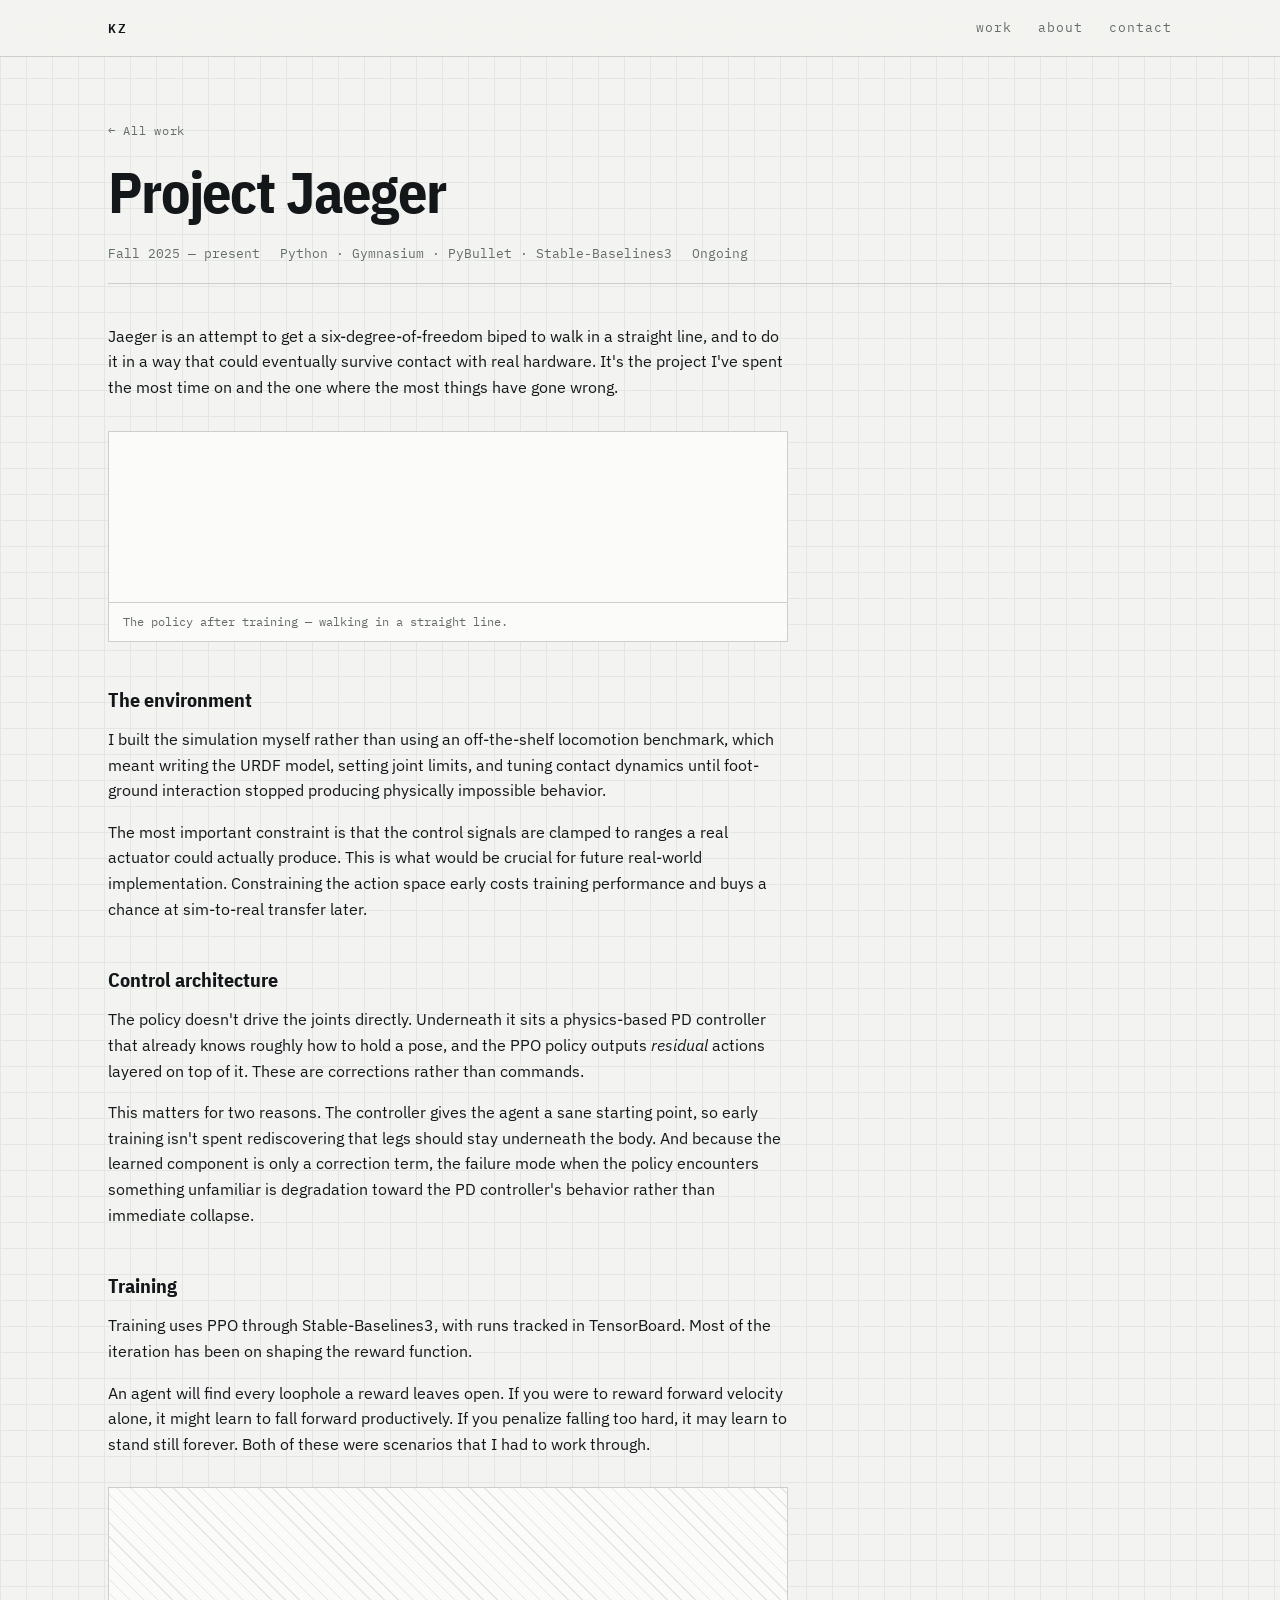
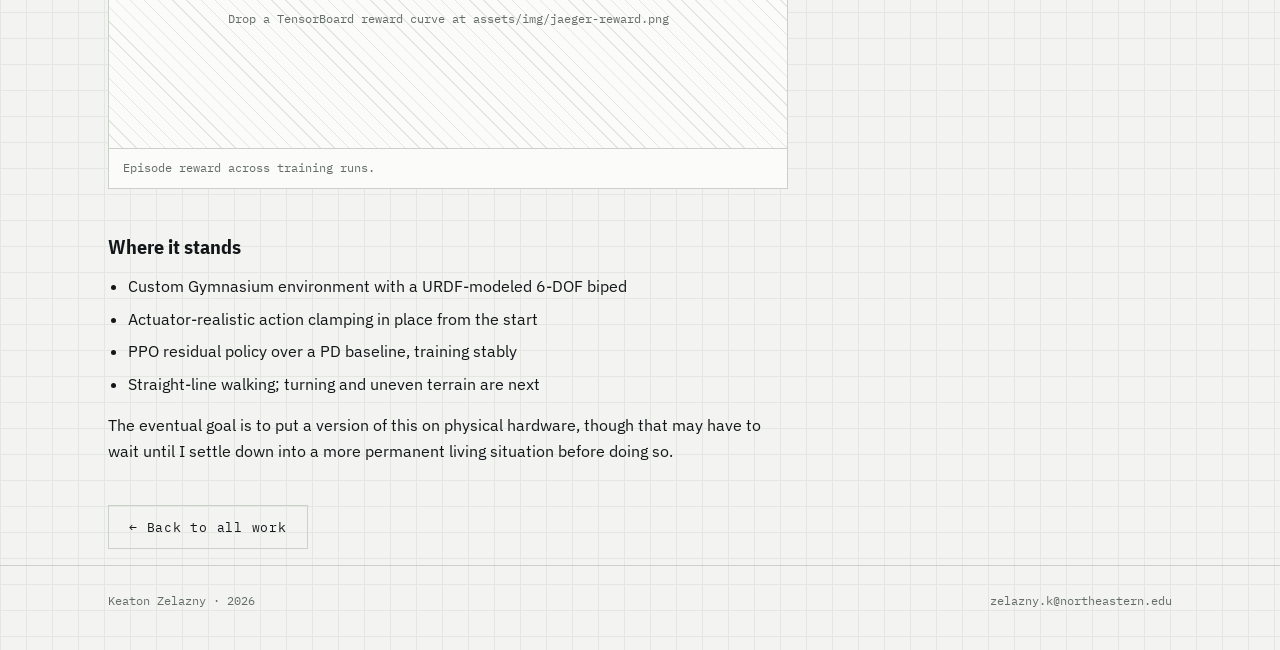
==== projects/jaeger.html @ c3cff453 "Trying to make it so the video doesn't look like complete shit with black bars" ====
<!DOCTYPE html>
<html lang="en">
<head>
<meta charset="utf-8">
<meta name="viewport" content="width=device-width, initial-scale=1">
<title>Project Jaeger - Keaton Zelazny</title>
<meta name="description" content="Training a 6-DOF simulated biped to walk using PPO residual actions layered on a physics-based PD controller.">

<link rel="icon" href="../favicon.ico" sizes="any">
<link rel="icon" type="image/png" sizes="32x32" href="../favicon-32.png">
<link rel="apple-touch-icon" href="../apple-touch-icon.png">

<link rel="preconnect" href="https://fonts.googleapis.com">
<link rel="preconnect" href="https://fonts.gstatic.com" crossorigin>
<link href="https://fonts.googleapis.com/css2?family=IBM+Plex+Mono:wght@400;500&family=IBM+Plex+Sans+Condensed:wght@600;700&family=IBM+Plex+Sans:wght@400;500;600&display=swap" rel="stylesheet">
<link rel="stylesheet" href="../assets/style.css">
</head>
<body>

<nav class="nav">
  <div class="nav-inner">
    <a class="mark" href="../index.html">KZ</a>
    <div class="nav-links">
      <a href="../index.html#work">work</a>
      <a href="../index.html#about">about</a>
      <a href="../index.html#contact">contact</a>
    </div>
  </div>
</nav>

<header class="detail">
  <div class="wrap">
    <a class="back" href="../index.html#work">&larr; All work</a>
    <h1>Project Jaeger</h1>
    <div class="detail-meta">
      <span>Fall 2025 — present</span>
      <span>Python · Gymnasium · PyBullet · Stable-Baselines3</span>
      <span>Ongoing</span>
    </div>
  </div>
</header>

<div class="wrap">
  <div class="prose">

    <p>
      Jaeger is an attempt to get a six-degree-of-freedom biped to walk in a straight line,
      and to do it in a way that could eventually survive contact with real hardware. It's
      the project I've spent the most time on and the one where the most things have gone wrong.
    </p>

    <figure>
<video src="../assets/img/jaeger-walk.mp4" autoplay loop muted playsinline
       style="display:block;max-width:340px;width:100%;margin:0 auto"></video>
      <figcaption>The policy after training — walking in a straight line.</figcaption>
    </figure>

    <h2>The environment</h2>
    <p>
      I built the simulation myself rather than using an off-the-shelf locomotion benchmark,
      which meant writing the URDF model, setting joint limits, and tuning contact dynamics
      until foot-ground interaction stopped producing physically impossible behavior.
    </p>
    <p>
      The most important constraint is that the control signals are clamped
      to ranges a real actuator could actually produce. This is what would be crucial for future real-world implementation. Constraining the action space early costs training
      performance and buys a chance at sim-to-real transfer later.
    </p>

    <h2>Control architecture</h2>
    <p>
      The policy doesn't drive the joints directly. Underneath it sits a physics-based PD
      controller that already knows roughly how to hold a pose, and the PPO policy outputs
      <em>residual</em> actions layered on top of it. These are corrections rather than commands.
    </p>
    <p>
      This matters for two reasons. The controller gives the agent a sane starting point,
      so early training isn't spent rediscovering that legs should stay underneath the body.
      And because the learned component is only a correction term, the failure mode when
      the policy encounters something unfamiliar is degradation toward the PD controller's
      behavior rather than immediate collapse.
    </p>

    <h2>Training</h2>
    <p>
      Training uses PPO through Stable-Baselines3, with runs tracked in TensorBoard. Most of
      the iteration has been on shaping the reward function.
    </p>
    <p>
      An agent will find every
      loophole a reward leaves open. If you were to reward forward velocity alone, it might learn to fall
      forward productively. If you penalize falling too hard, it may learn to stand still forever. Both of these were scenarios that I had to work through.
    </p>

    <figure>
      <div class="placeholder">Drop a TensorBoard reward curve at assets/img/jaeger-reward.png</div>
      <figcaption>Episode reward across training runs.</figcaption>
    </figure>

    <h2>Where it stands</h2>
    <ul>
      <li>Custom Gymnasium environment with a URDF-modeled 6-DOF biped</li>
      <li>Actuator-realistic action clamping in place from the start</li>
      <li>PPO residual policy over a PD baseline, training stably</li>
      <li>Straight-line walking; turning and uneven terrain are next</li>
    </ul>
    <p>
      The eventual goal is to put a version of this on physical hardware, though that may have to wait until I settle down into a more permanent living situation before doing so.
    </p>

    <p style="margin-top:40px">
      <a class="btn ghost" href="../index.html#work">&larr; Back to all work</a>
    </p>

  </div>
</div>

<footer>
  <div class="wrap" style="display:flex;justify-content:space-between;width:100%;flex-wrap:wrap;gap:10px">
    <span>Keaton Zelazny &middot; <span id="year"></span></span>
    <span>zelazny.k@northeastern.edu</span>
  </div>
</footer>

<script>document.getElementById('year').textContent = new Date().getFullYear();</script>
</body>
</html>
---- assets/style.css ----
/* ============================================================
   Keaton Zelazny — portfolio
   Palette: instrument paper, graphite ink, one plotted blue
   ============================================================ */

:root {
  --paper:  #F3F4F1;
  --panel:  #FBFBF9;
  --grid:   #E4E7E1;
  --rule:   #CBD1C9;
  --ink:    #14171A;
  --muted:  #646C6A;
  --accent: #006fa7;
  --accent-soft: rgba(0, 111, 167, 0.10);

  --sans: "IBM Plex Sans", system-ui, -apple-system, sans-serif;
  --cond: "IBM Plex Sans Condensed", "IBM Plex Sans", system-ui, sans-serif;
  --mono: "IBM Plex Mono", ui-monospace, "SF Mono", Menlo, monospace;

  --max: 1120px;
  --pad: 28px;
}

* { box-sizing: border-box; }

html { scroll-behavior: smooth; }

body {
  margin: 0;
  background-color: var(--paper);
  background-image:
    linear-gradient(var(--grid) 1px, transparent 1px),
    linear-gradient(90deg, var(--grid) 1px, transparent 1px);
  background-size: 26px 26px;
  color: var(--ink);
  font-family: var(--sans);
  font-size: 16px;
  line-height: 1.6;
  -webkit-font-smoothing: antialiased;
}

a { color: inherit; }

.wrap {
  max-width: var(--max);
  margin: 0 auto;
  padding: 0 var(--pad);
}

/* ---------- nav ---------- */

.nav {
  position: sticky;
  top: 0;
  z-index: 20;
  background: rgba(243, 244, 241, 0.88);
  backdrop-filter: blur(8px);
  border-bottom: 1px solid var(--rule);
}

.nav-inner {
  max-width: var(--max);
  margin: 0 auto;
  padding: 0 var(--pad);
  height: 56px;
  display: flex;
  align-items: center;
  justify-content: space-between;
}

.mark {
  font-family: var(--mono);
  font-size: 13px;
  font-weight: 600;
  letter-spacing: 0.16em;
  text-decoration: none;
}

.nav-links {
  display: flex;
  gap: 26px;
  font-family: var(--mono);
  font-size: 12.5px;
  letter-spacing: 0.08em;
}

.nav-links a {
  text-decoration: none;
  color: var(--muted);
  padding-bottom: 2px;
  border-bottom: 1px solid transparent;
  transition: color 0.15s, border-color 0.15s;
}

.nav-links a:hover,
.nav-links a:focus-visible { color: var(--ink); border-bottom-color: var(--accent); }

/* ---------- hero ---------- */

.hero { padding: 78px 0 44px; }

.hero-grid {
  display: grid;
  grid-template-columns: minmax(0, 700px) auto;
  justify-content: start;
  gap: 64px;
  align-items: start;
}

/* offset equal to the eyebrow line + its margin, so the photo's top edge
   lands on the cap height of the name rather than above it */
.hero-photo { margin-top: 39px; }

.hero-photo img {
  display: block;
  width: 268px;
  height: 268px;
  object-fit: cover;
  border: 1px solid var(--rule);
  border-radius: 4px;
  background: var(--panel);
}

.eyebrow {
  font-family: var(--mono);
  font-size: 12px;
  letter-spacing: 0.18em;
  text-transform: uppercase;
  color: var(--muted);
  margin: 0 0 20px;
}

h1 {
  font-family: var(--cond);
  font-weight: 700;
  font-size: clamp(3rem, 9vw, 6.4rem);
  line-height: 0.94;
  letter-spacing: -0.02em;
  margin: 0 0 24px;
}

.lede {
  font-size: clamp(1.05rem, 2.1vw, 1.32rem);
  line-height: 1.5;
  max-width: 40ch;
  margin: 0 0 30px;
  color: #23282B;
}

.lede em { font-style: normal; color: var(--accent); }

.facts {
  display: flex;
  flex-wrap: wrap;
  gap: 10px 22px;
  font-family: var(--mono);
  font-size: 12.5px;
  color: var(--muted);
  margin-bottom: 32px;
}

.facts span { white-space: nowrap; }

.btn-row { display: flex; flex-wrap: wrap; gap: 12px; }

.btn {
  display: inline-block;
  font-family: var(--mono);
  font-size: 12.5px;
  letter-spacing: 0.06em;
  text-decoration: none;
  padding: 11px 20px;
  border: 1px solid var(--ink);
  background: var(--ink);
  color: var(--paper);
  transition: background 0.15s, color 0.15s, border-color 0.15s;
}

.btn:hover, .btn:focus-visible { background: var(--accent); border-color: var(--accent); }

.btn.ghost { background: transparent; color: var(--ink); border-color: var(--rule); }
.btn.ghost:hover, .btn.ghost:focus-visible { border-color: var(--accent); color: var(--accent); background: transparent; }

/* ---------- sections ---------- */

section { padding: 68px 0; }

.sec-head {
  display: flex;
  align-items: baseline;
  gap: 16px;
  border-bottom: 1px solid var(--rule);
  padding-bottom: 12px;
  margin-bottom: 30px;
}

h2 {
  font-family: var(--cond);
  font-weight: 700;
  font-size: 1.5rem;
  letter-spacing: 0.02em;
  text-transform: uppercase;
  margin: 0;
}

.sec-count {
  font-family: var(--mono);
  font-size: 12px;
  color: var(--muted);
  margin-left: auto;
}

/* ---------- filters ---------- */

.filters {
  display: flex;
  flex-wrap: wrap;
  gap: 8px;
  margin-bottom: 28px;
}

.chip {
  font-family: var(--mono);
  font-size: 12px;
  letter-spacing: 0.06em;
  padding: 7px 15px;
  border: 1px solid var(--rule);
  background: transparent;
  color: var(--muted);
  cursor: pointer;
  transition: all 0.15s;
}

.chip:hover { border-color: var(--ink); color: var(--ink); }

.chip[aria-pressed="true"] {
  background: var(--accent);
  border-color: var(--accent);
  color: #fff;
}

/* ---------- project grid ---------- */

.grid {
  display: grid;
  grid-template-columns: repeat(auto-fill, minmax(310px, 1fr));
  gap: 18px;
}

.card {
  border: 1px solid var(--rule);
  background: var(--panel);
  display: flex;
  flex-direction: column;
  text-decoration: none;
  transition: border-color 0.18s, transform 0.18s, box-shadow 0.18s;
}

.card:hover, .card:focus-visible {
  border-color: var(--accent);
  transform: translateY(-2px);
  box-shadow: 0 6px 20px rgba(20, 23, 26, 0.07);
}

.card.hidden { display: none; }

.card-visual {
  border-bottom: 1px solid var(--rule);
  background: #fff;
  height: 132px;
  display: flex;
  align-items: center;
  justify-content: center;
  overflow: hidden;
  position: relative;
}

.card-visual img {
  width: 100%;
  height: 100%;
  object-fit: cover;
  display: block;
}

.card-visual .ph {
  position: absolute;
  inset: 0;
  display: flex;
  align-items: center;
  justify-content: center;
  color: var(--rule);
  background:
    repeating-linear-gradient(45deg, transparent, transparent 9px, var(--grid) 9px, var(--grid) 10px);
}

.card-visual .ph svg { width: 30px; height: 30px; stroke: #A9B0A8; stroke-width: 1.5; fill: none; }

.card-visual img { position: relative; z-index: 1; }

.card-body { padding: 18px 20px 20px; flex: 1; display: flex; flex-direction: column; }

.card-meta {
  display: flex;
  justify-content: space-between;
  align-items: baseline;
  gap: 12px;
  font-family: var(--mono);
  font-size: 11.5px;
  color: var(--muted);
  margin-bottom: 8px;
}

.card h3 {
  font-family: var(--cond);
  font-weight: 600;
  font-size: 1.2rem;
  line-height: 1.2;
  margin: 0 0 9px;
}

.card p {
  margin: 0 0 14px;
  font-size: 14.5px;
  line-height: 1.55;
  color: #383E40;
}

.stack {
  margin-top: auto;
  font-family: var(--mono);
  font-size: 11px;
  color: var(--muted);
  letter-spacing: 0.03em;
}

.more {
  display: inline-flex;
  align-items: center;
  gap: 6px;
  font-family: var(--mono);
  font-size: 11.5px;
  color: var(--accent);
  margin-top: 12px;
  letter-spacing: 0.05em;
}

/* ---------- about ---------- */

.about-grid {
  display: grid;
  grid-template-columns: 1.35fr 1fr;
  gap: 52px;
}

.about-grid p { max-width: 62ch; margin: 0 0 16px; }

.side-block { border-left: 2px solid var(--accent); padding-left: 20px; }

.side-block h4 {
  font-family: var(--mono);
  font-size: 11.5px;
  letter-spacing: 0.14em;
  text-transform: uppercase;
  color: var(--muted);
  margin: 0 0 10px;
  font-weight: 500;
}

.side-block ul { margin: 0 0 26px; padding: 0; list-style: none; font-size: 14.5px; }
.side-block li { padding: 3px 0; }
.side-block li span { font-family: var(--mono); font-size: 12px; color: var(--muted); }

/* ---------- contact ---------- */

.contact-links {
  display: flex;
  flex-wrap: wrap;
  gap: 12px 34px;
  font-family: var(--mono);
  font-size: 14px;
  margin-top: 6px;
}

.contact-links a {
  text-decoration: none;
  border-bottom: 1px solid var(--rule);
  padding-bottom: 3px;
  transition: border-color 0.15s, color 0.15s;
}

.contact-links a:hover, .contact-links a:focus-visible {
  color: var(--accent);
  border-bottom-color: var(--accent);
}

footer {
  border-top: 1px solid var(--rule);
  padding: 26px 0 40px;
  font-family: var(--mono);
  font-size: 11.5px;
  color: var(--muted);
  display: flex;
  justify-content: space-between;
  flex-wrap: wrap;
  gap: 10px;
}

/* ---------- project detail page ---------- */

.detail { padding: 60px 0 0; }

.back {
  font-family: var(--mono);
  font-size: 12px;
  color: var(--muted);
  text-decoration: none;
  letter-spacing: 0.06em;
}

.back:hover { color: var(--accent); }

.detail h1 { font-size: clamp(2.2rem, 5.5vw, 3.6rem); margin-top: 22px; }

.detail-meta {
  font-family: var(--mono);
  font-size: 12.5px;
  color: var(--muted);
  display: flex;
  flex-wrap: wrap;
  gap: 8px 20px;
  border-bottom: 1px solid var(--rule);
  padding-bottom: 20px;
  margin-bottom: 40px;
}

.prose { max-width: 68ch; }
.prose h2 { font-size: 1.22rem; margin: 42px 0 12px; text-transform: none; letter-spacing: 0; }
.prose p { margin: 0 0 16px; }
.prose ul { margin: 0 0 16px; padding-left: 20px; }
.prose li { margin-bottom: 7px; }
.prose code {
  font-family: var(--mono);
  font-size: 0.88em;
  background: var(--accent-soft);
  padding: 1px 5px;
}

figure {
  margin: 30px 0;
  border: 1px solid var(--rule);
  background: var(--panel);
}

figure img { width: 100%; display: block; }

figure figcaption {
  font-family: var(--mono);
  font-size: 11.5px;
  color: var(--muted);
  padding: 10px 14px;
  border-top: 1px solid var(--rule);
}

.placeholder {
  height: 260px;
  display: flex;
  align-items: center;
  justify-content: center;
  font-family: var(--mono);
  font-size: 12px;
  color: var(--muted);
  background:
    repeating-linear-gradient(45deg, transparent, transparent 9px, var(--grid) 9px, var(--grid) 10px);
}

/* ---------- responsive ---------- */

@media (max-width: 860px) {
  .about-grid { grid-template-columns: 1fr; gap: 34px; }
  .hero { padding: 42px 0 32px; }
  .hero-grid { grid-template-columns: 1fr; gap: 22px; justify-content: stretch; }
  .hero-photo { order: -1; margin-top: 0; }
  .hero-photo img { width: 104px; height: 104px; }
  section { padding: 50px 0; }
  .nav-links { gap: 18px; }
}

@media (max-width: 480px) {
  :root { --pad: 20px; }
  .grid { grid-template-columns: 1fr; }
  .nav-links { gap: 13px; font-size: 11.5px; letter-spacing: 0.04em; }
}

/* ---------- a11y ---------- */

:focus-visible { outline: 2px solid var(--accent); outline-offset: 3px; }

@media (prefers-reduced-motion: reduce) {
  html { scroll-behavior: auto; }
  * { animation-duration: 0.001ms !important; transition-duration: 0.001ms !important; }
}
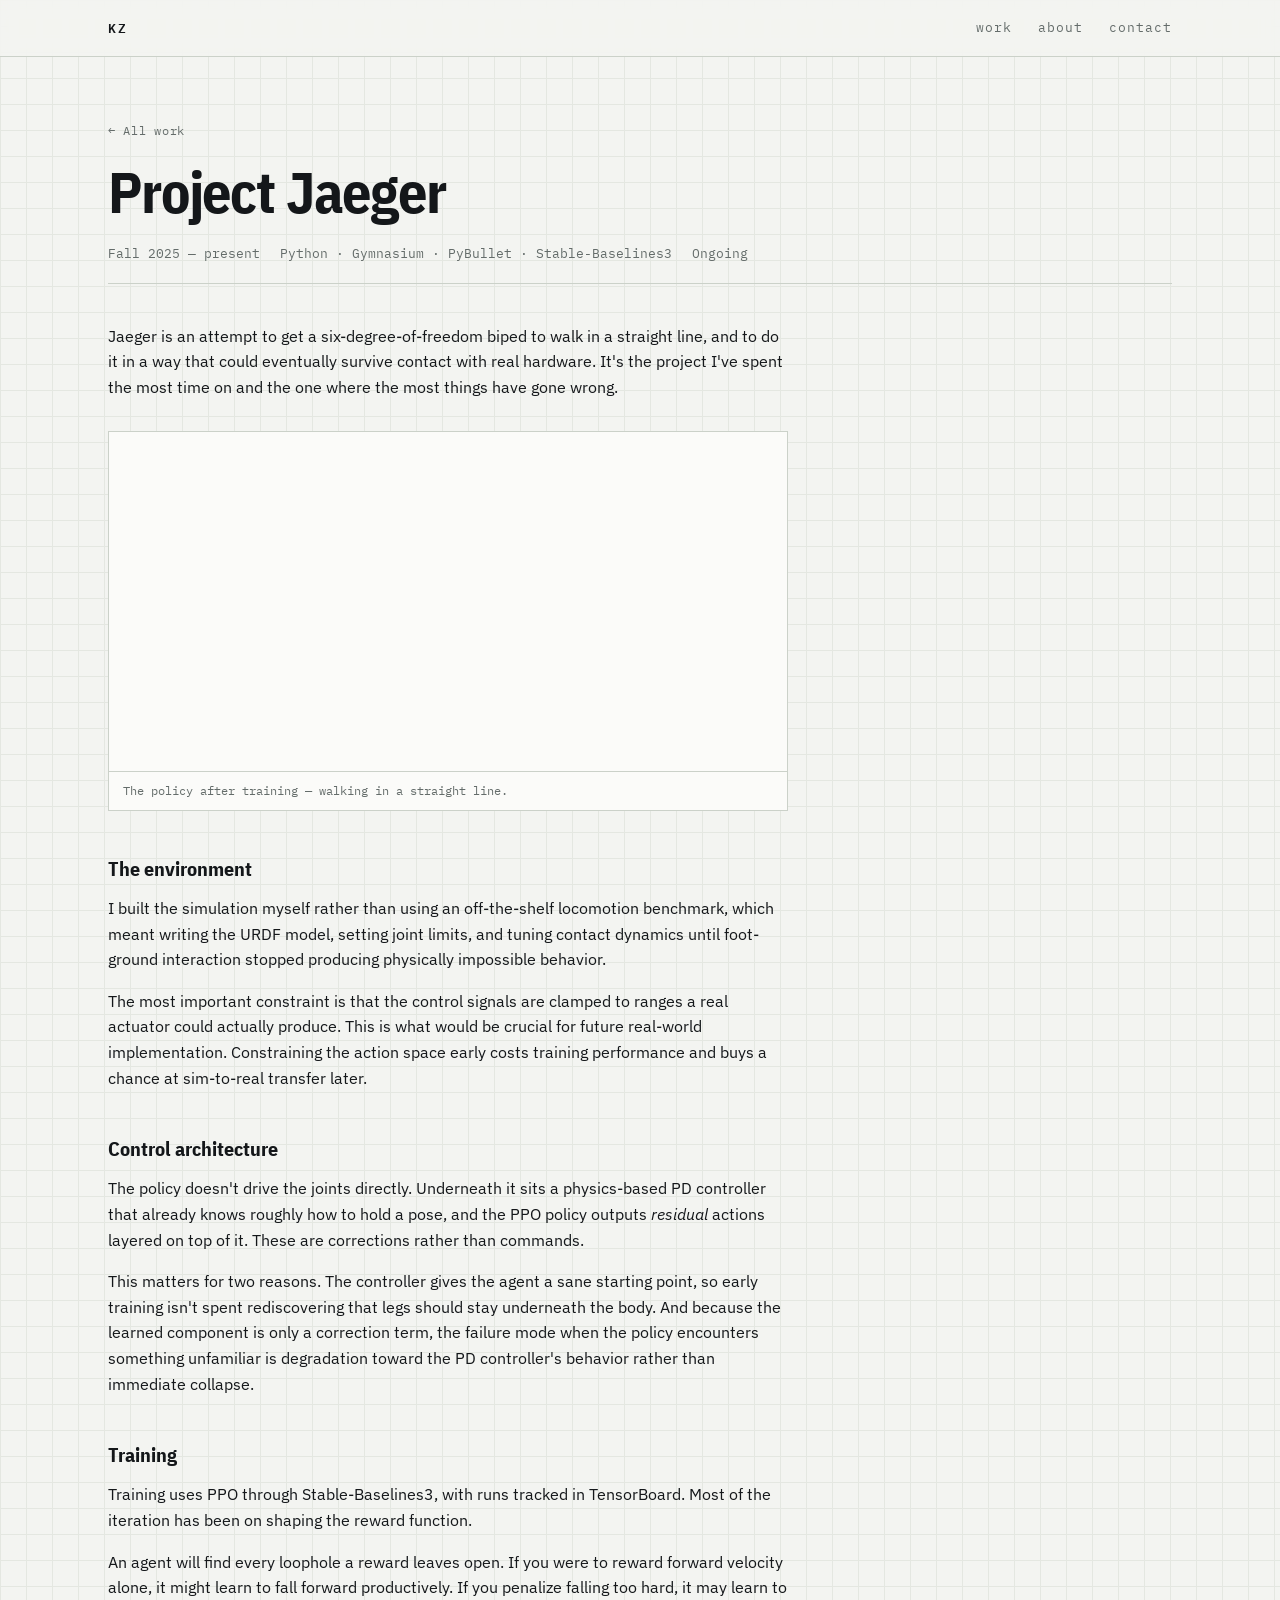
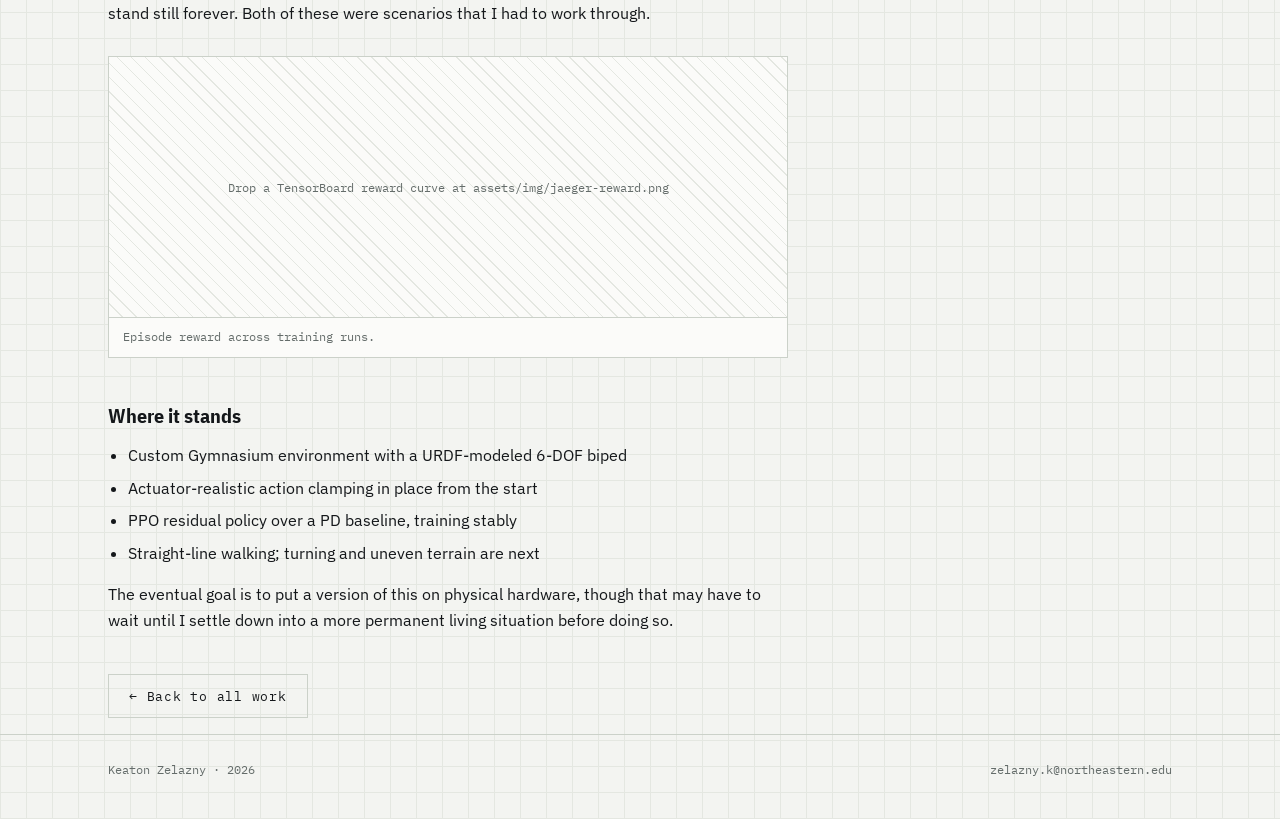
==== commit 8a984b4b: "Attempt 2 at video crop fix" ====
--- a/projects/jaeger.html
+++ b/projects/jaeger.html
@@ -50,8 +50,8 @@
     </p>
 
     <figure>
-<video src="../assets/img/jaeger-walk.mp4" autoplay loop muted playsinline
-       style="display:block;max-width:340px;width:100%;margin:0 auto"></video>
+        <video src="../assets/img/jaeger-walk.mp4" autoplay loop muted playsinline
+         style="width:100%;display:block"></video>
       <figcaption>The policy after training — walking in a straight line.</figcaption>
     </figure>
 
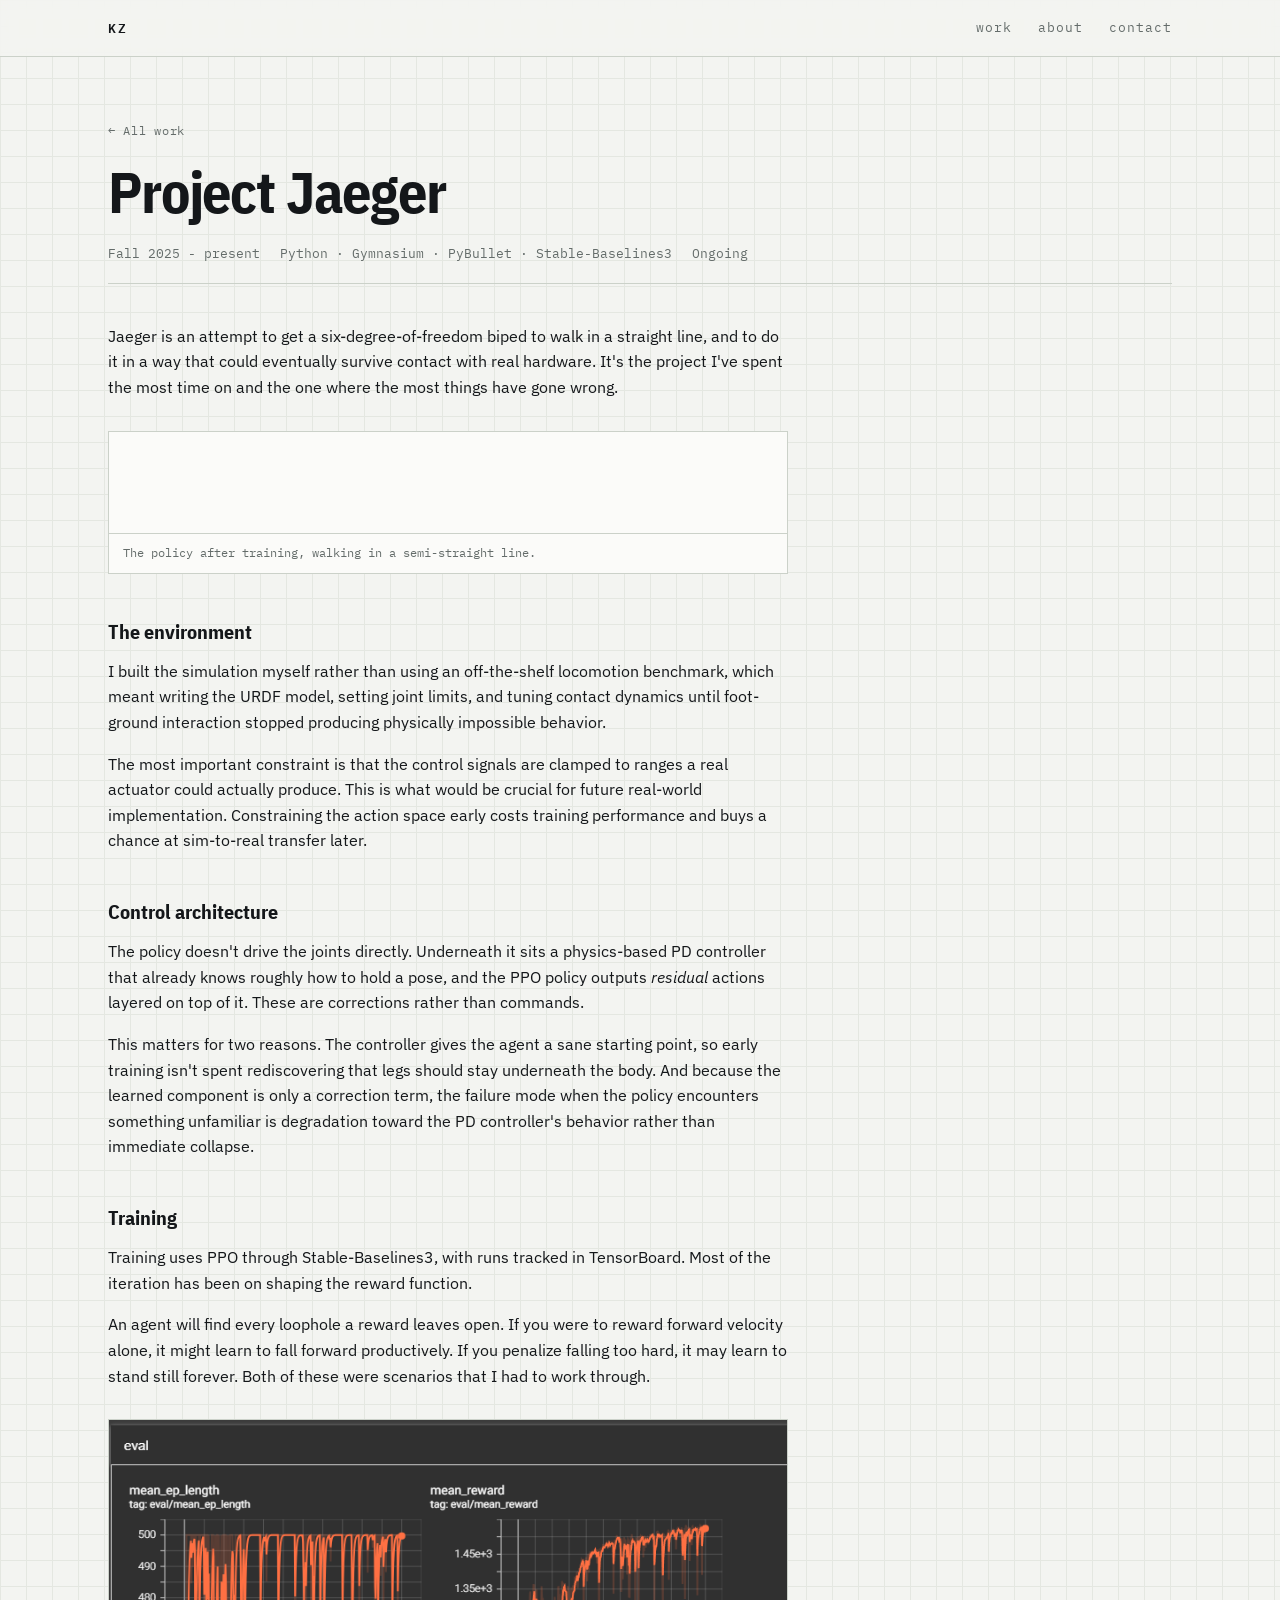
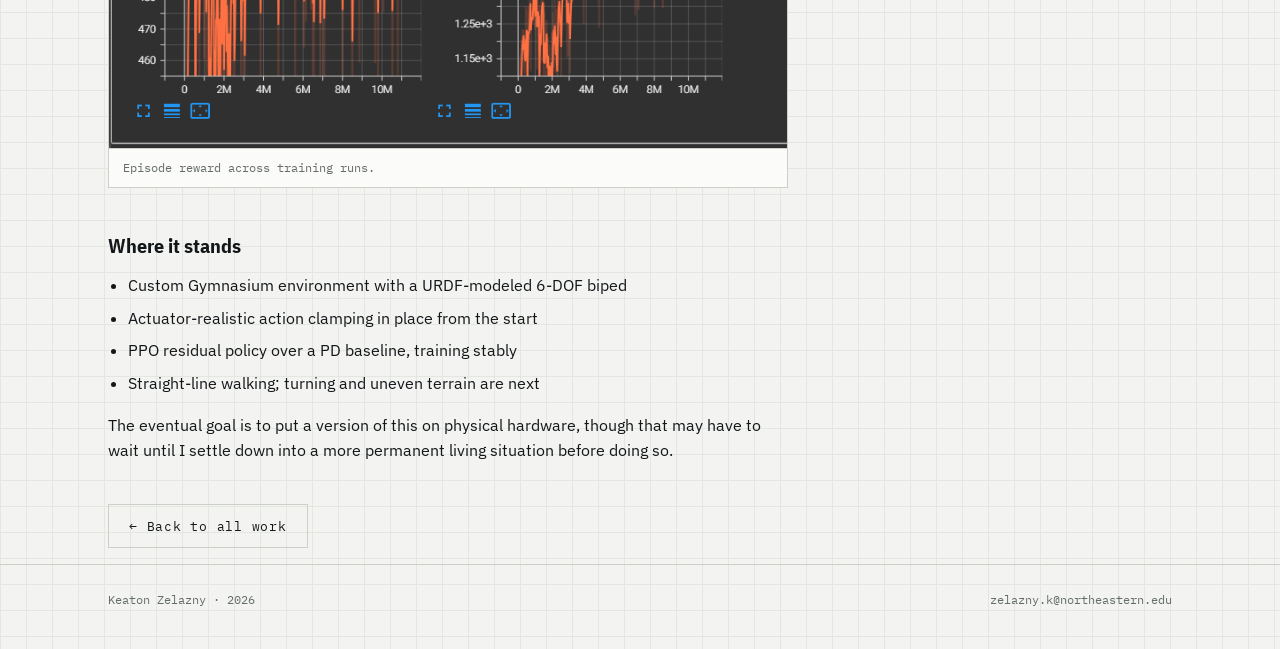
==== commit 89340c39: "Attempt #3" ====
--- a/projects/jaeger.html
+++ b/projects/jaeger.html
@@ -33,7 +33,7 @@
     <a class="back" href="../index.html#work">&larr; All work</a>
     <h1>Project Jaeger</h1>
     <div class="detail-meta">
-      <span>Fall 2025 — present</span>
+      <span>Fall 2025 - present</span>
       <span>Python · Gymnasium · PyBullet · Stable-Baselines3</span>
       <span>Ongoing</span>
     </div>
@@ -51,8 +51,8 @@
 
     <figure>
         <video src="../assets/img/jaeger-walk.mp4" autoplay loop muted playsinline
-         style="width:100%;display:block"></video>
-      <figcaption>The policy after training — walking in a straight line.</figcaption>
+         style="width:30%;display:block"></video>
+      <figcaption>The policy after training, walking in a semi-straight line.</figcaption>
     </figure>
 
     <h2>The environment</h2>
@@ -93,7 +93,7 @@
     </p>
 
     <figure>
-      <div class="placeholder">Drop a TensorBoard reward curve at assets/img/jaeger-reward.png</div>
+      <img src="../assets/img/jaeger-reward.png" alt="Episode reward across training runs">
       <figcaption>Episode reward across training runs.</figcaption>
     </figure>
 
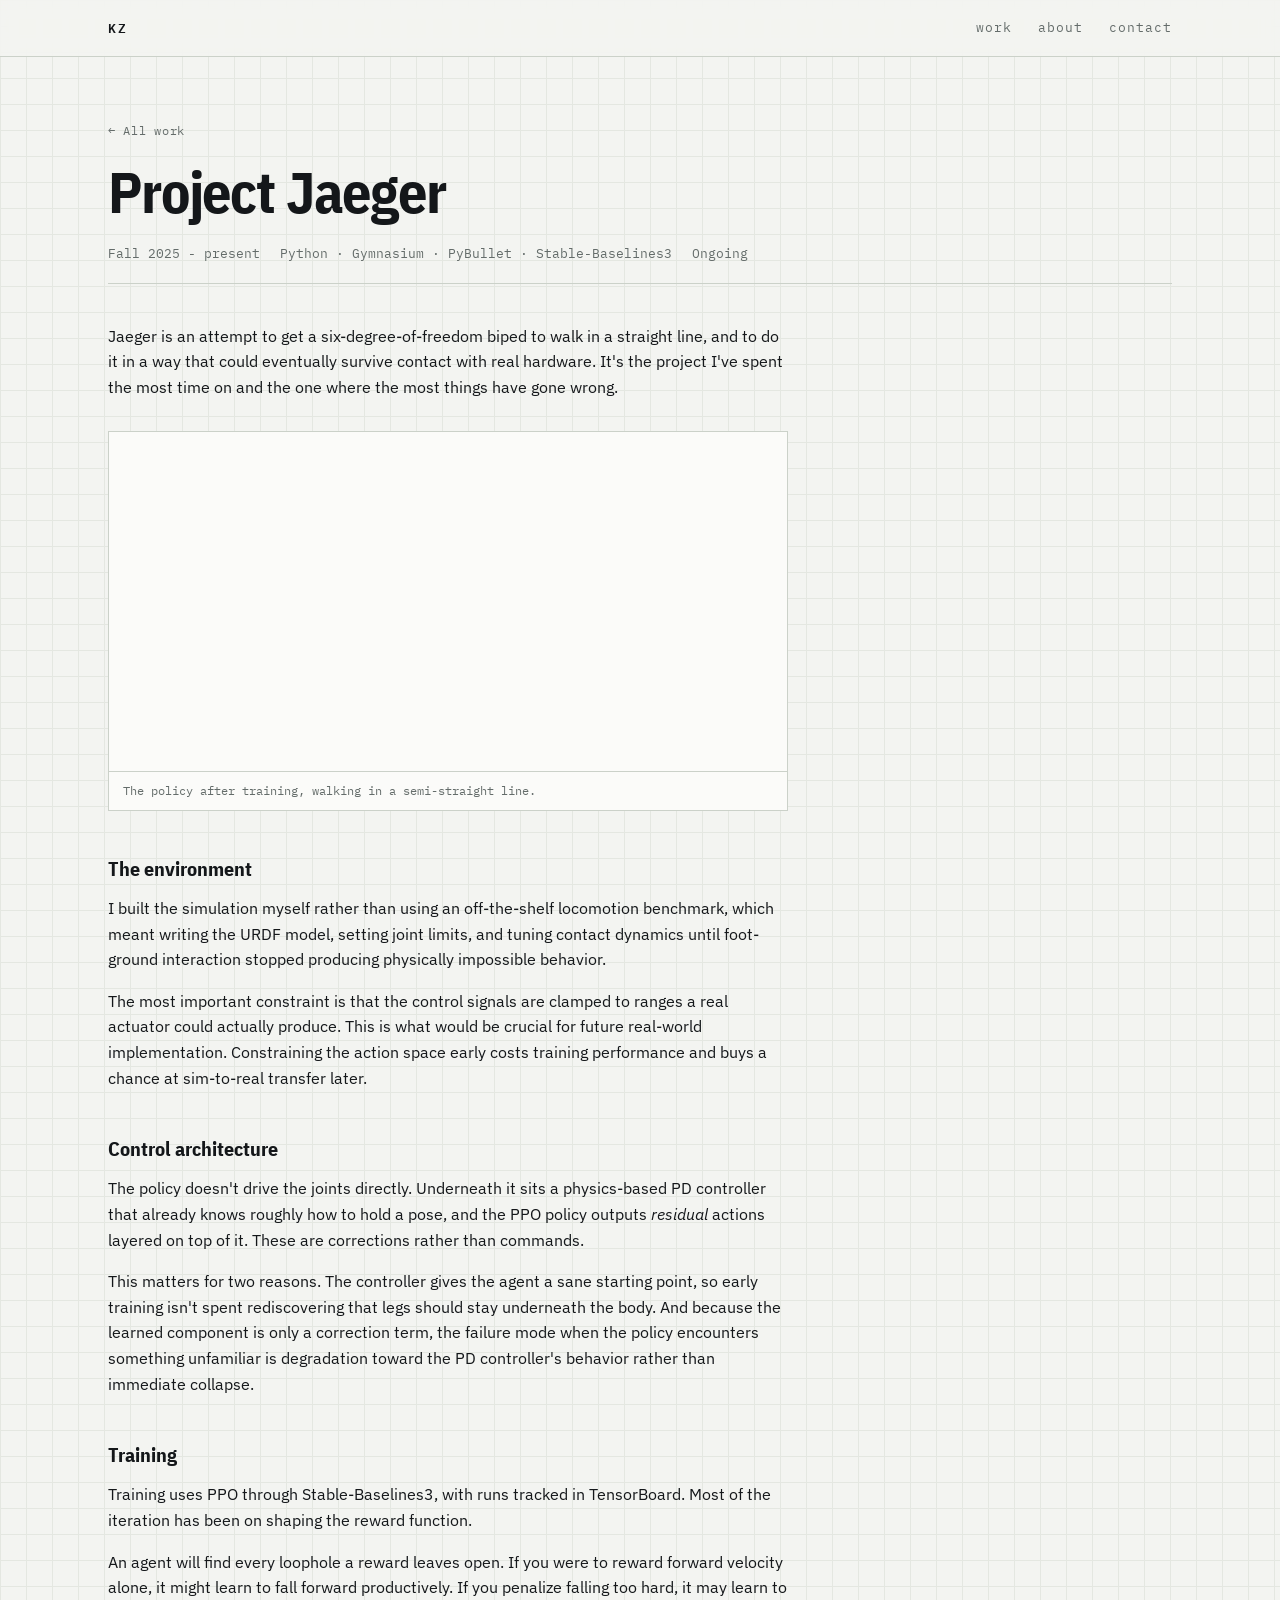
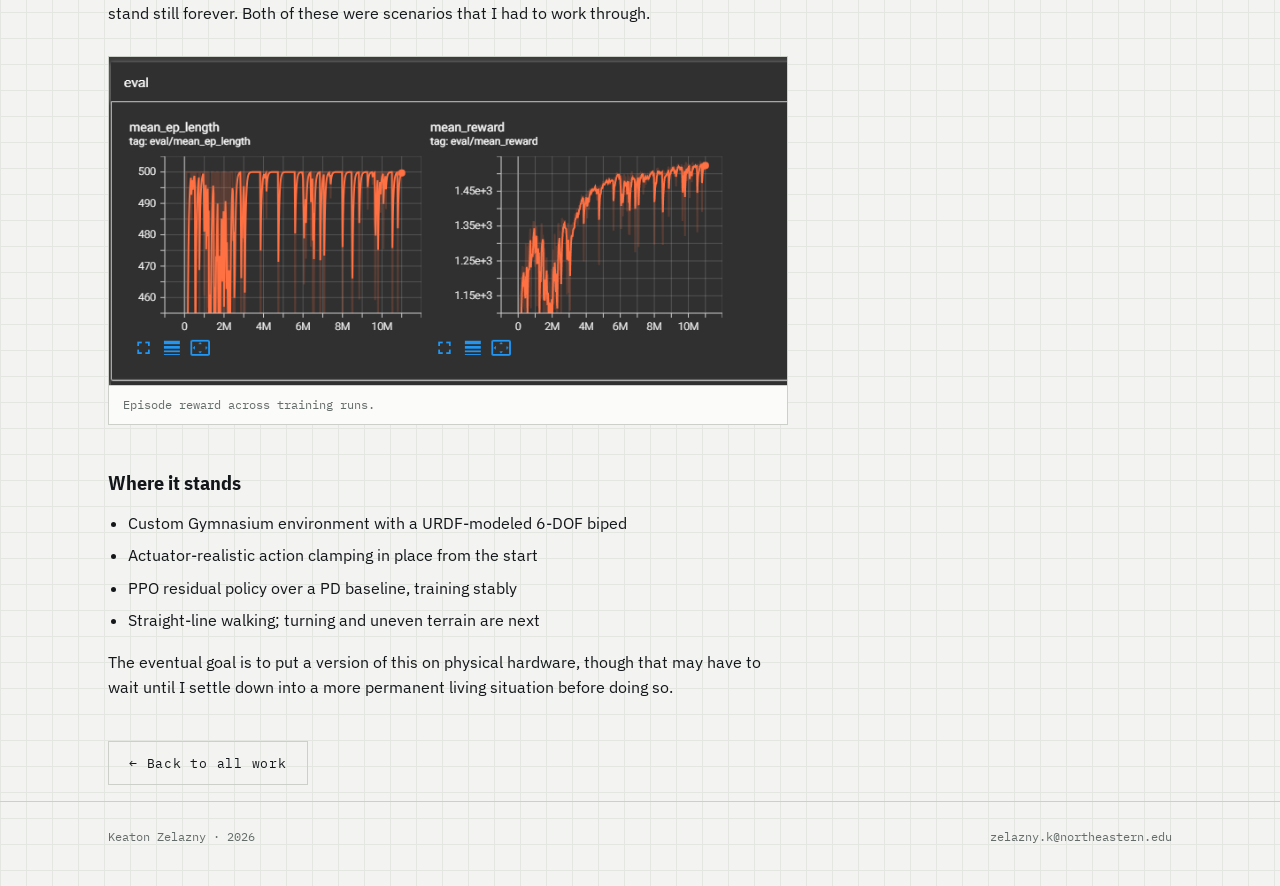
==== commit 6a475f77: "Attemp 4" ====
--- a/projects/jaeger.html
+++ b/projects/jaeger.html
@@ -51,7 +51,7 @@
 
     <figure>
         <video src="../assets/img/jaeger-walk.mp4" autoplay loop muted playsinline
-         style="width:30%;display:block"></video>
+         style="width:100%;display:block"></video>
       <figcaption>The policy after training, walking in a semi-straight line.</figcaption>
     </figure>
 
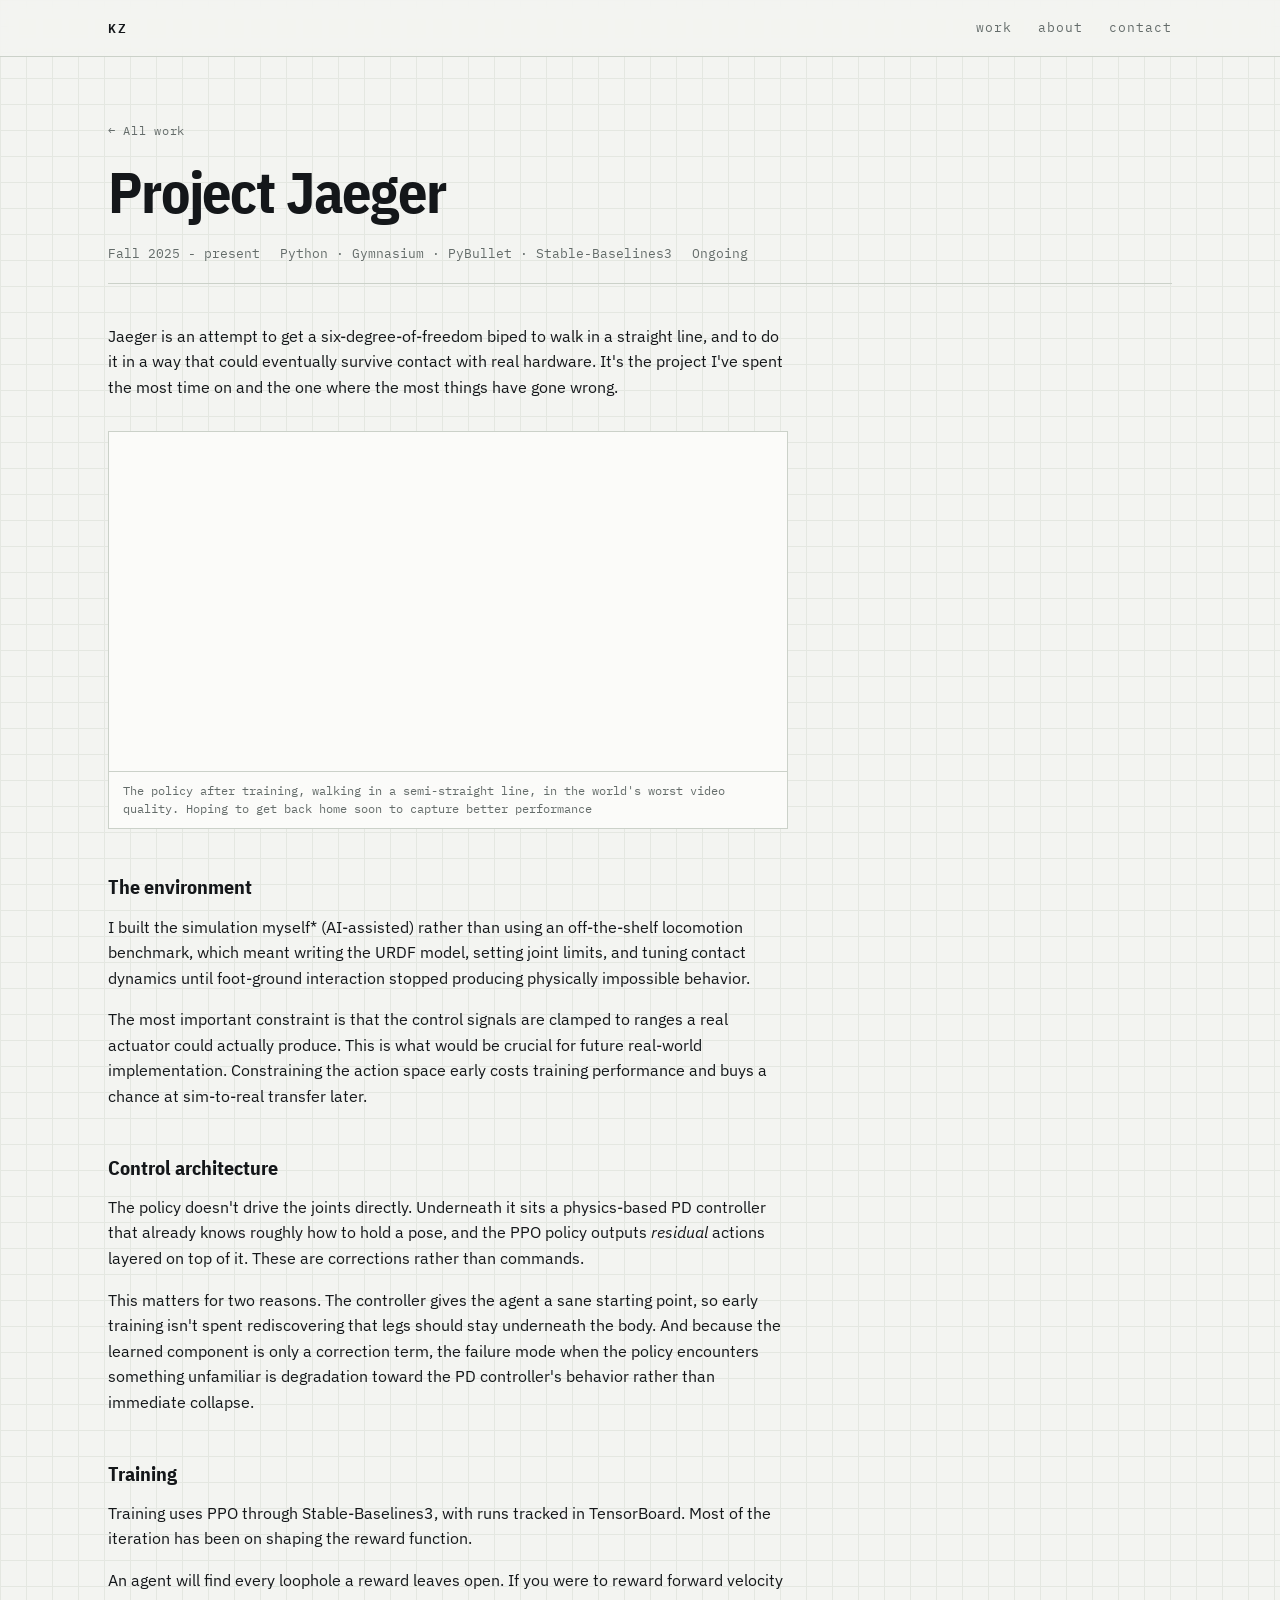
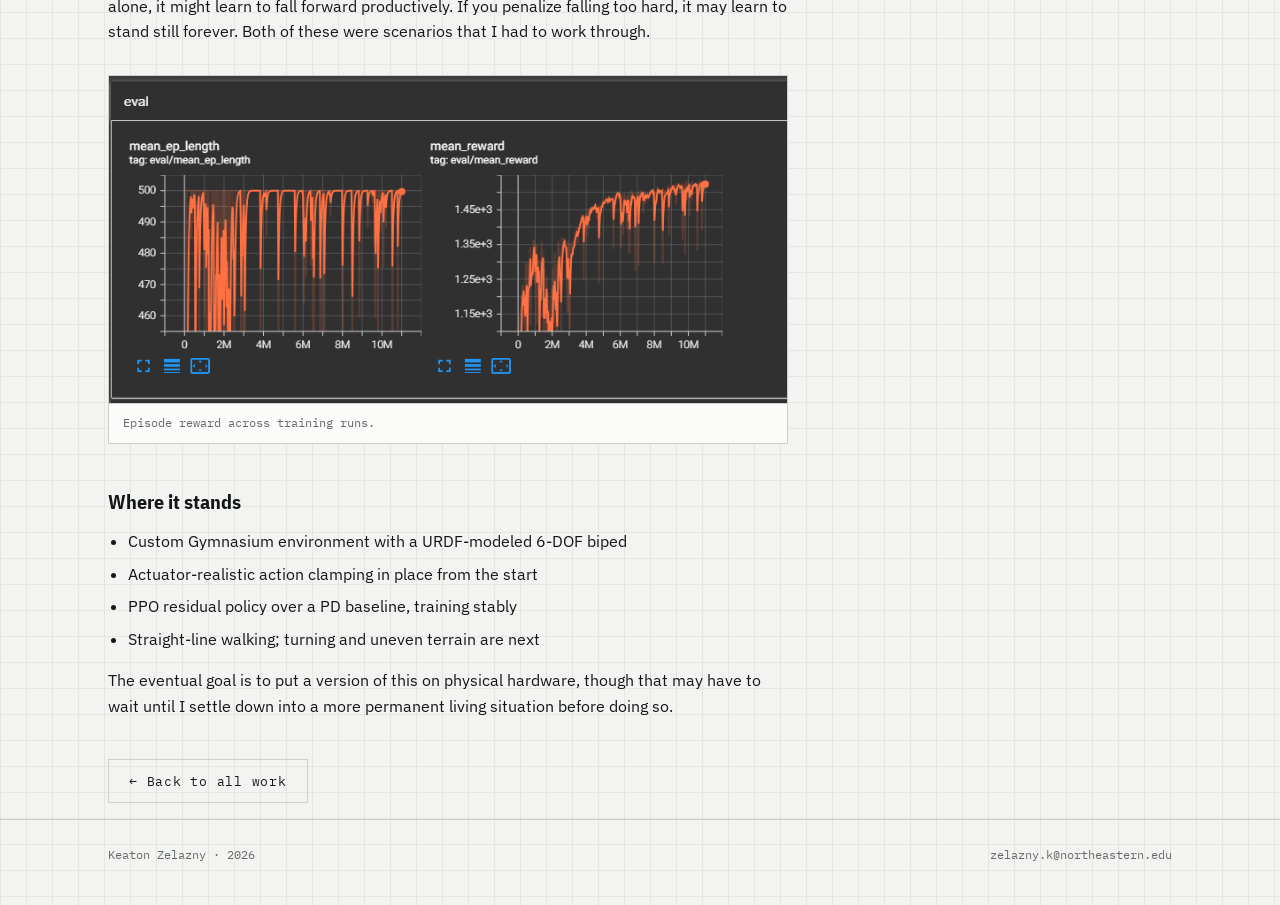
==== commit bd5f8331: "Minor Jaeger project edits" ====
--- a/projects/jaeger.html
+++ b/projects/jaeger.html
@@ -52,12 +52,12 @@
     <figure>
         <video src="../assets/img/jaeger-walk.mp4" autoplay loop muted playsinline
          style="width:100%;display:block"></video>
-      <figcaption>The policy after training, walking in a semi-straight line.</figcaption>
+      <figcaption>The policy after training, walking in a semi-straight line, in the world's worst video quality. Hoping to get back home soon to capture better performance</figcaption>
     </figure>
 
     <h2>The environment</h2>
     <p>
-      I built the simulation myself rather than using an off-the-shelf locomotion benchmark,
+      I built the simulation myself* (AI-assisted) rather than using an off-the-shelf locomotion benchmark,
       which meant writing the URDF model, setting joint limits, and tuning contact dynamics
       until foot-ground interaction stopped producing physically impossible behavior.
     </p>
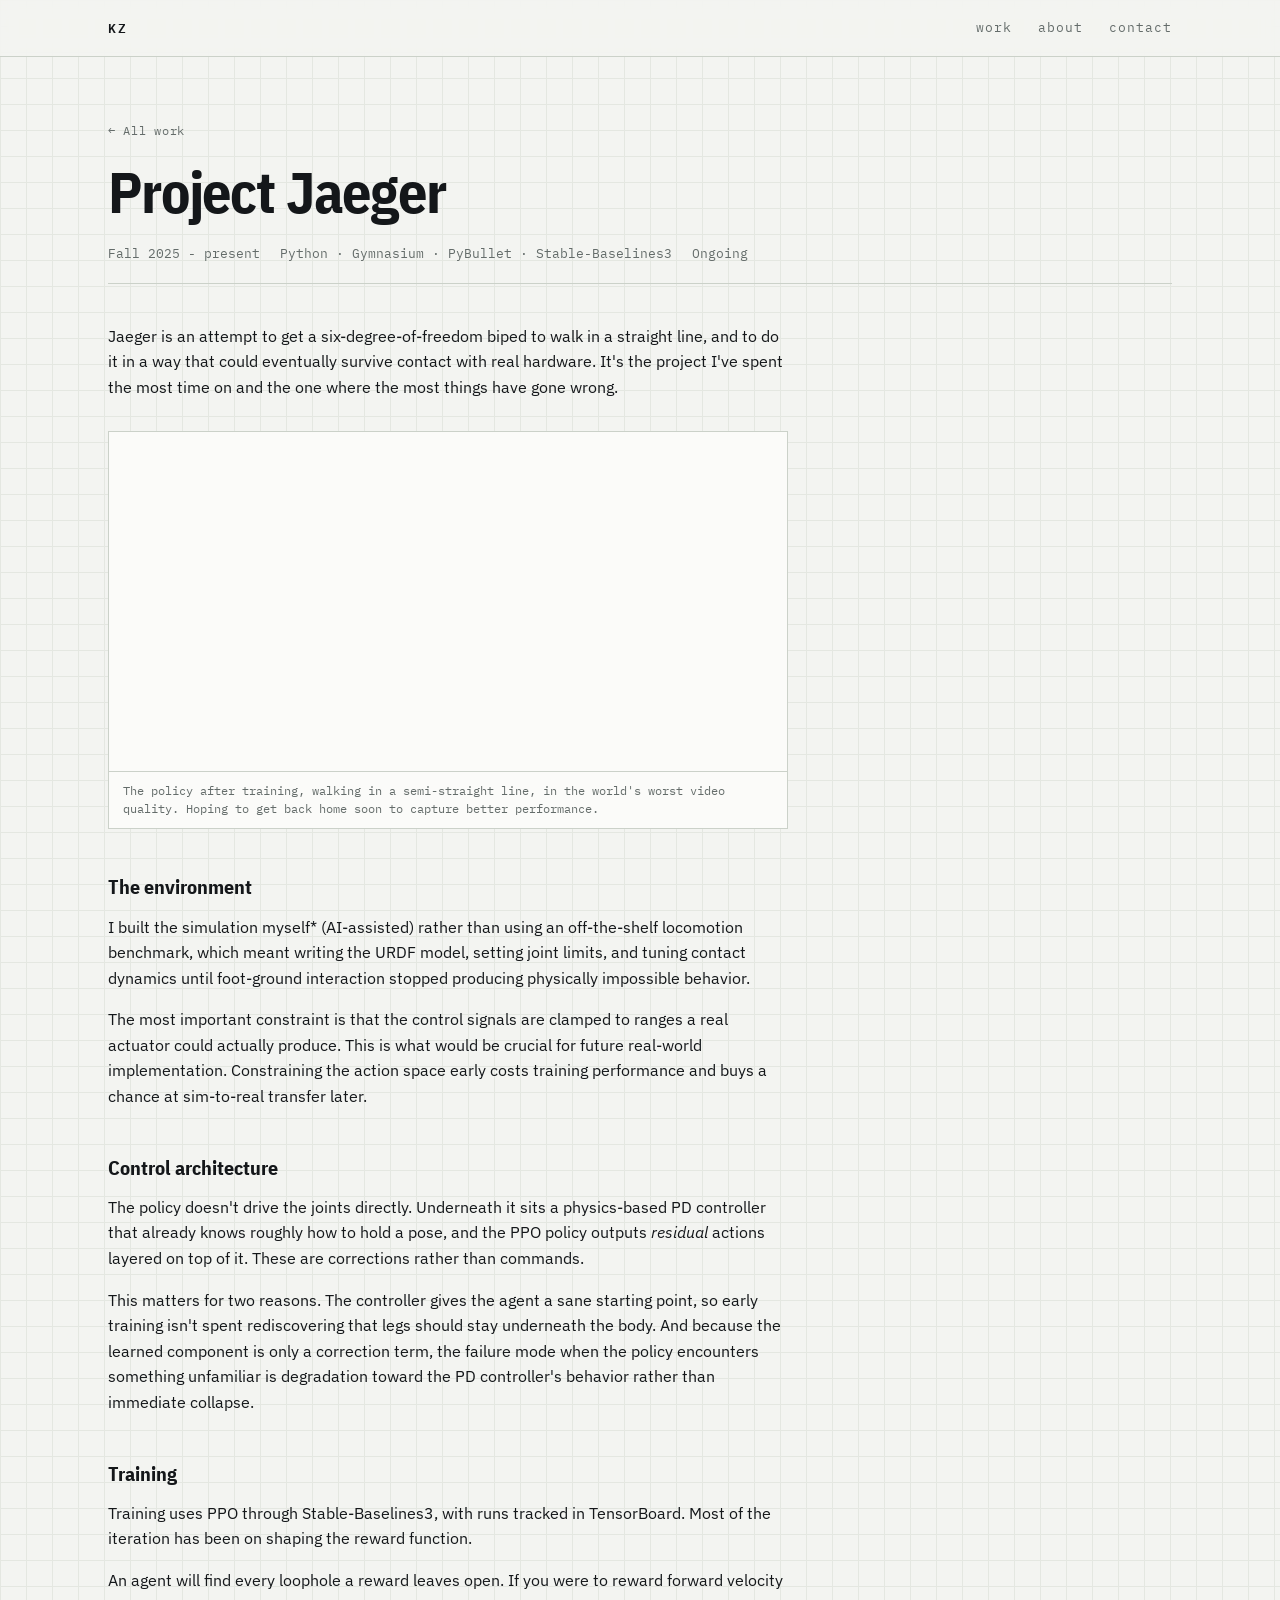
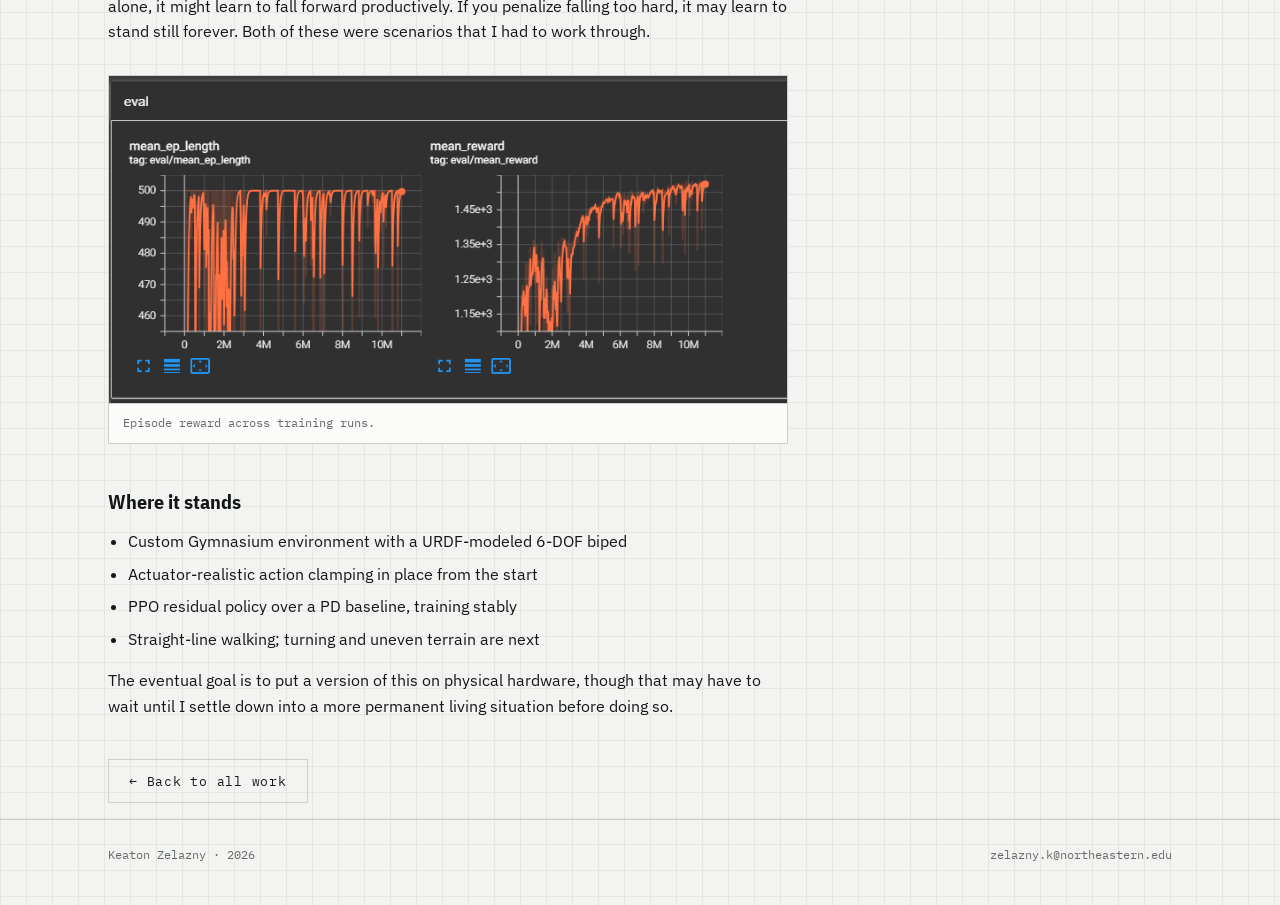
==== commit 3cfbae03: "Genuinely added one singular ." ====
--- a/projects/jaeger.html
+++ b/projects/jaeger.html
@@ -52,7 +52,7 @@
     <figure>
         <video src="../assets/img/jaeger-walk.mp4" autoplay loop muted playsinline
          style="width:100%;display:block"></video>
-      <figcaption>The policy after training, walking in a semi-straight line, in the world's worst video quality. Hoping to get back home soon to capture better performance</figcaption>
+      <figcaption>The policy after training, walking in a semi-straight line, in the world's worst video quality. Hoping to get back home soon to capture better performance.</figcaption>
     </figure>
 
     <h2>The environment</h2>
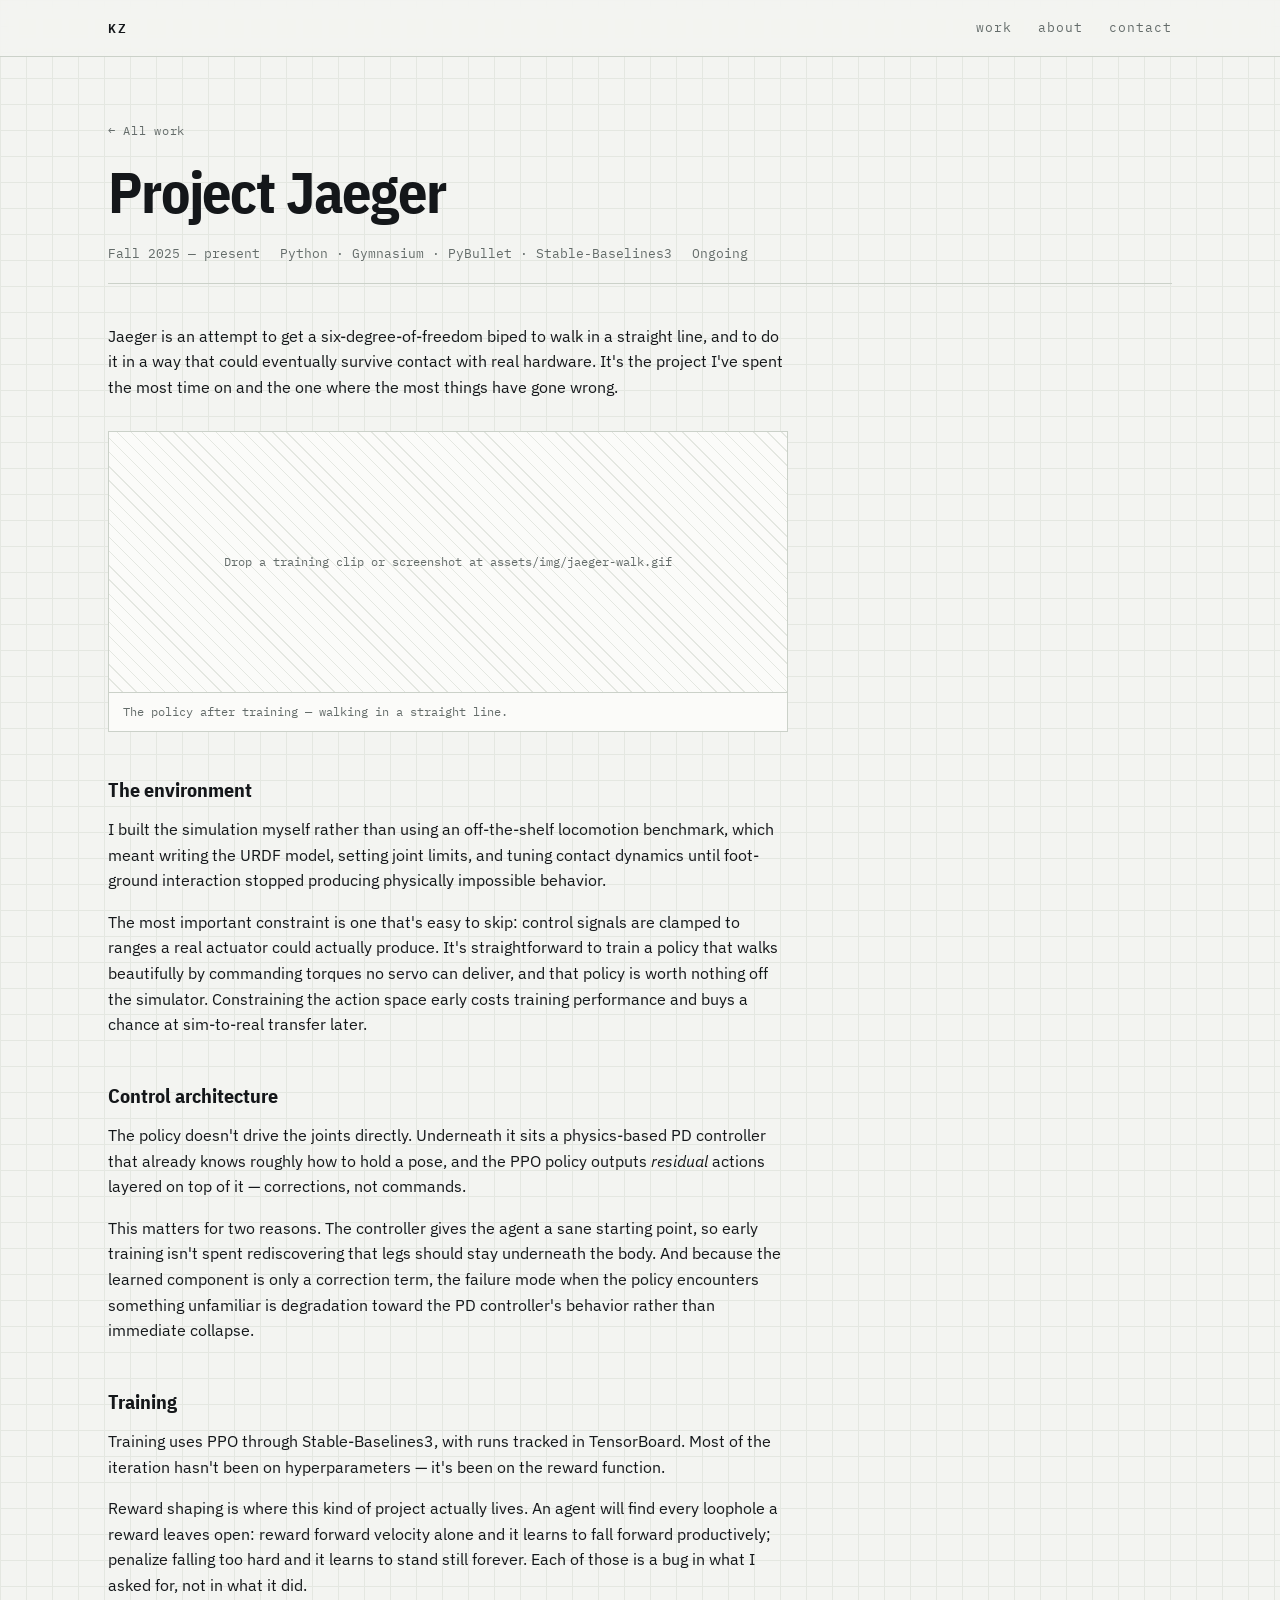
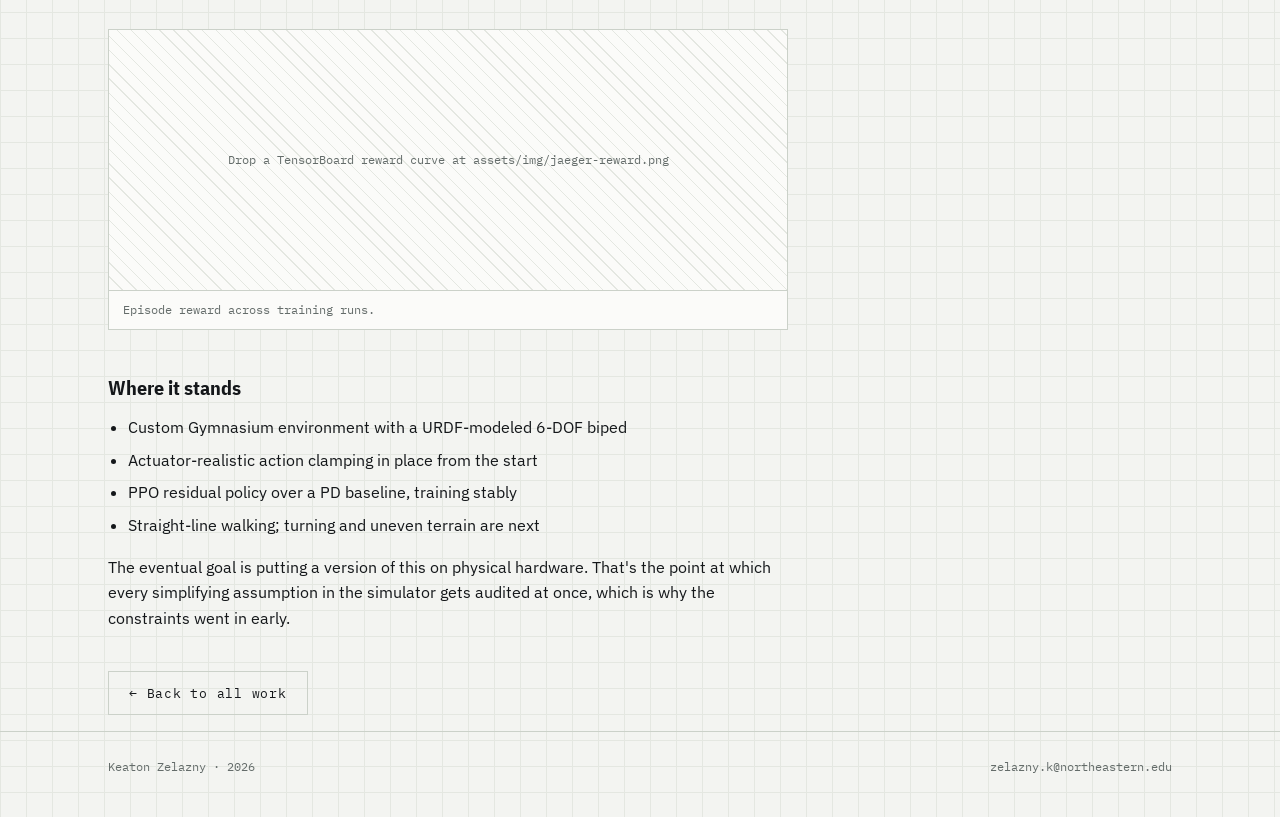
==== commit cc29a3bf: "Revised website to sound less corny" ====
--- a/projects/jaeger.html
+++ b/projects/jaeger.html
@@ -33,7 +33,7 @@
     <a class="back" href="../index.html#work">&larr; All work</a>
     <h1>Project Jaeger</h1>
     <div class="detail-meta">
-      <span>Fall 2025 - present</span>
+      <span>Fall 2025 — present</span>
       <span>Python · Gymnasium · PyBullet · Stable-Baselines3</span>
       <span>Ongoing</span>
     </div>
@@ -50,20 +50,21 @@
     </p>
 
     <figure>
-        <video src="../assets/img/jaeger-walk.mp4" autoplay loop muted playsinline
-         style="width:100%;display:block"></video>
-      <figcaption>The policy after training, walking in a semi-straight line, in the world's worst video quality. Hoping to get back home soon to capture better performance.</figcaption>
+      <div class="placeholder">Drop a training clip or screenshot at assets/img/jaeger-walk.gif</div>
+      <figcaption>The policy after training — walking in a straight line.</figcaption>
     </figure>
 
     <h2>The environment</h2>
     <p>
-      I built the simulation myself* (AI-assisted) rather than using an off-the-shelf locomotion benchmark,
+      I built the simulation myself rather than using an off-the-shelf locomotion benchmark,
       which meant writing the URDF model, setting joint limits, and tuning contact dynamics
       until foot-ground interaction stopped producing physically impossible behavior.
     </p>
     <p>
-      The most important constraint is that the control signals are clamped
-      to ranges a real actuator could actually produce. This is what would be crucial for future real-world implementation. Constraining the action space early costs training
+      The most important constraint is one that's easy to skip: control signals are clamped
+      to ranges a real actuator could actually produce. It's straightforward to train a policy
+      that walks beautifully by commanding torques no servo can deliver, and that policy is
+      worth nothing off the simulator. Constraining the action space early costs training
       performance and buys a chance at sim-to-real transfer later.
     </p>
 
@@ -71,7 +72,7 @@
     <p>
       The policy doesn't drive the joints directly. Underneath it sits a physics-based PD
       controller that already knows roughly how to hold a pose, and the PPO policy outputs
-      <em>residual</em> actions layered on top of it. These are corrections rather than commands.
+      <em>residual</em> actions layered on top of it — corrections, not commands.
     </p>
     <p>
       This matters for two reasons. The controller gives the agent a sane starting point,
@@ -84,16 +85,17 @@
     <h2>Training</h2>
     <p>
       Training uses PPO through Stable-Baselines3, with runs tracked in TensorBoard. Most of
-      the iteration has been on shaping the reward function.
+      the iteration hasn't been on hyperparameters — it's been on the reward function.
     </p>
     <p>
-      An agent will find every
-      loophole a reward leaves open. If you were to reward forward velocity alone, it might learn to fall
-      forward productively. If you penalize falling too hard, it may learn to stand still forever. Both of these were scenarios that I had to work through.
+      Reward shaping is where this kind of project actually lives. An agent will find every
+      loophole a reward leaves open: reward forward velocity alone and it learns to fall
+      forward productively; penalize falling too hard and it learns to stand still forever.
+      Each of those is a bug in what I asked for, not in what it did.
     </p>
 
     <figure>
-      <img src="../assets/img/jaeger-reward.png" alt="Episode reward across training runs">
+      <div class="placeholder">Drop a TensorBoard reward curve at assets/img/jaeger-reward.png</div>
       <figcaption>Episode reward across training runs.</figcaption>
     </figure>
 
@@ -105,7 +107,9 @@
       <li>Straight-line walking; turning and uneven terrain are next</li>
     </ul>
     <p>
-      The eventual goal is to put a version of this on physical hardware, though that may have to wait until I settle down into a more permanent living situation before doing so.
+      The eventual goal is putting a version of this on physical hardware. That's the point
+      at which every simplifying assumption in the simulator gets audited at once, which is
+      why the constraints went in early.
     </p>
 
     <p style="margin-top:40px">
--- a/assets/style.css
+++ b/assets/style.css
@@ -10,8 +10,8 @@
   --rule:   #CBD1C9;
   --ink:    #14171A;
   --muted:  #646C6A;
-  --accent: #006fa7;
-  --accent-soft: rgba(0, 111, 167, 0.10);
+  --accent: #1B3B6F;
+  --accent-soft: rgba(27, 59, 111, 0.10);
 
   --sans: "IBM Plex Sans", system-ui, -apple-system, sans-serif;
   --cond: "IBM Plex Sans Condensed", "IBM Plex Sans", system-ui, sans-serif;
@@ -99,28 +99,6 @@
 
 .hero { padding: 78px 0 44px; }
 
-.hero-grid {
-  display: grid;
-  grid-template-columns: minmax(0, 700px) auto;
-  justify-content: start;
-  gap: 64px;
-  align-items: start;
-}
-
-/* offset equal to the eyebrow line + its margin, so the photo's top edge
-   lands on the cap height of the name rather than above it */
-.hero-photo { margin-top: 39px; }
-
-.hero-photo img {
-  display: block;
-  width: 268px;
-  height: 268px;
-  object-fit: cover;
-  border: 1px solid var(--rule);
-  border-radius: 4px;
-  background: var(--panel);
-}
-
 .eyebrow {
   font-family: var(--mono);
   font-size: 12px;
@@ -477,10 +455,7 @@
 
 @media (max-width: 860px) {
   .about-grid { grid-template-columns: 1fr; gap: 34px; }
-  .hero { padding: 42px 0 32px; }
-  .hero-grid { grid-template-columns: 1fr; gap: 22px; justify-content: stretch; }
-  .hero-photo { order: -1; margin-top: 0; }
-  .hero-photo img { width: 104px; height: 104px; }
+  .hero { padding: 50px 0 32px; }
   section { padding: 50px 0; }
   .nav-links { gap: 18px; }
 }
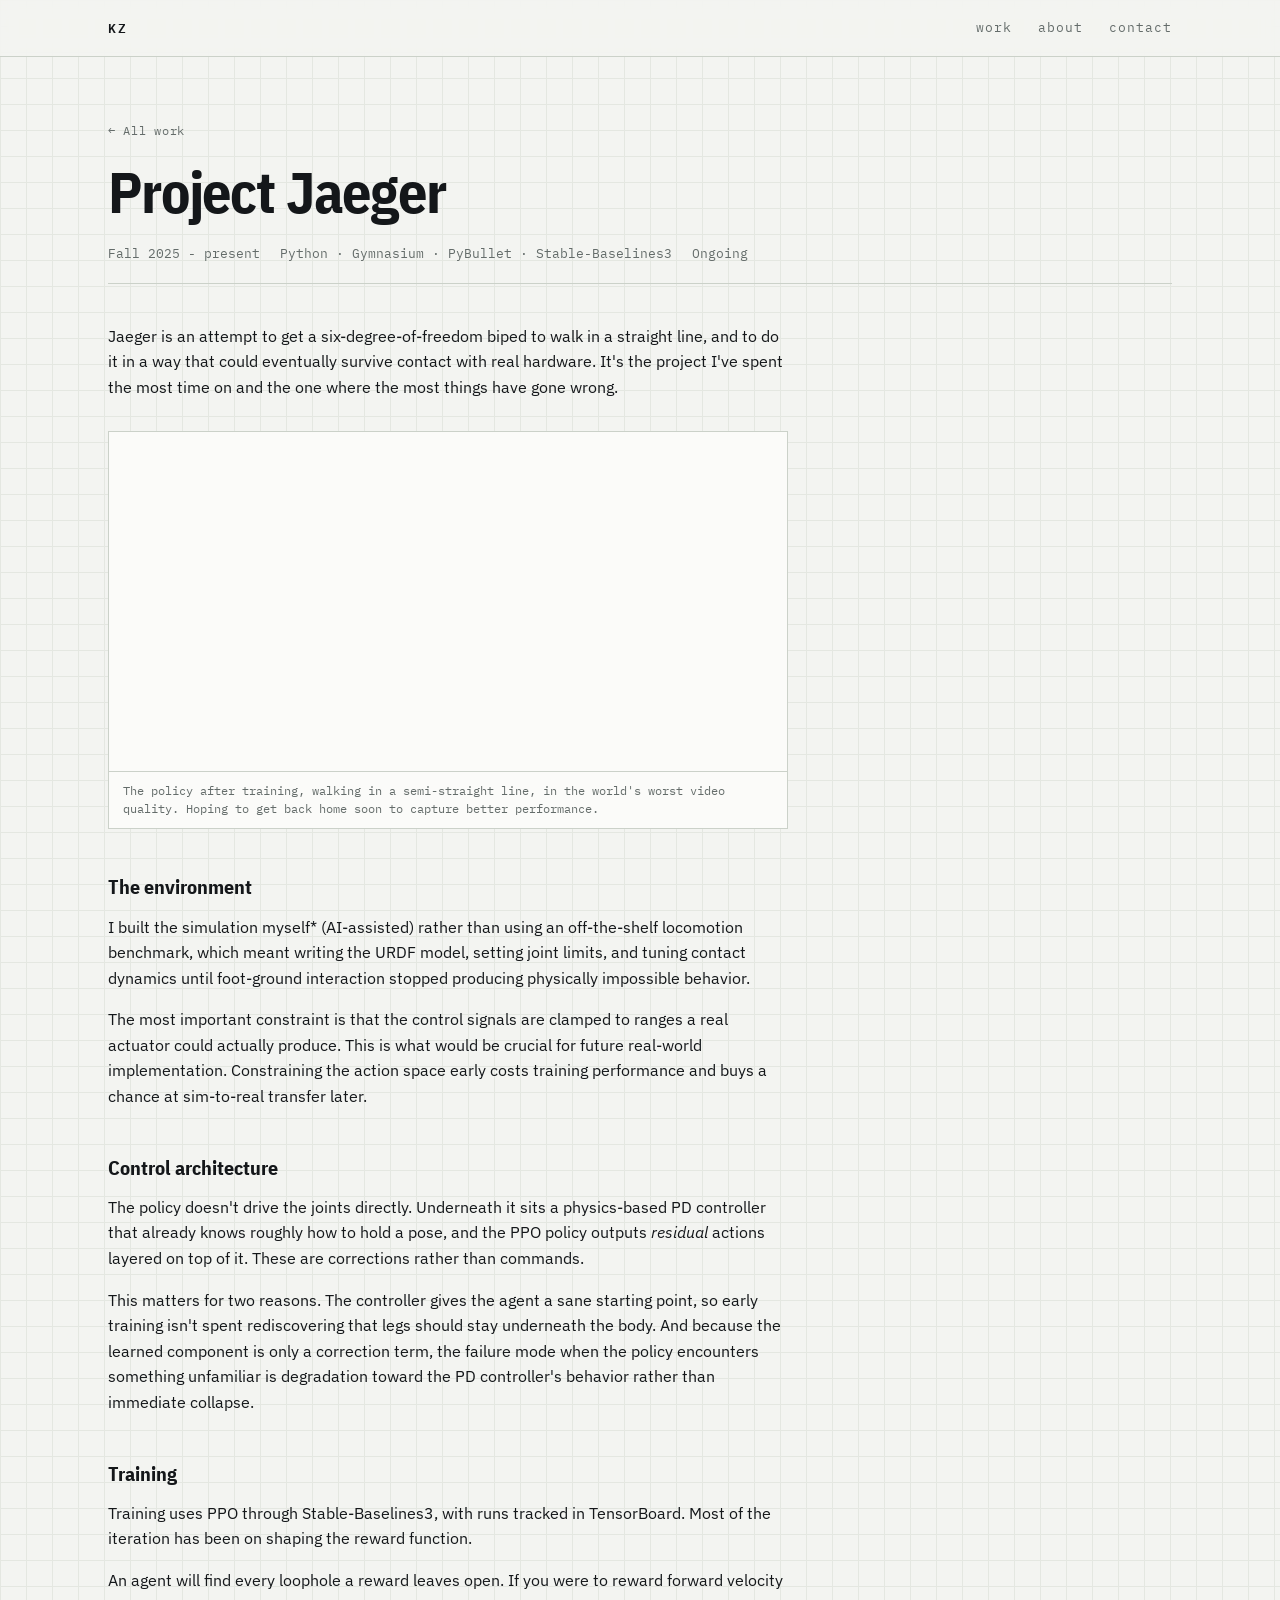
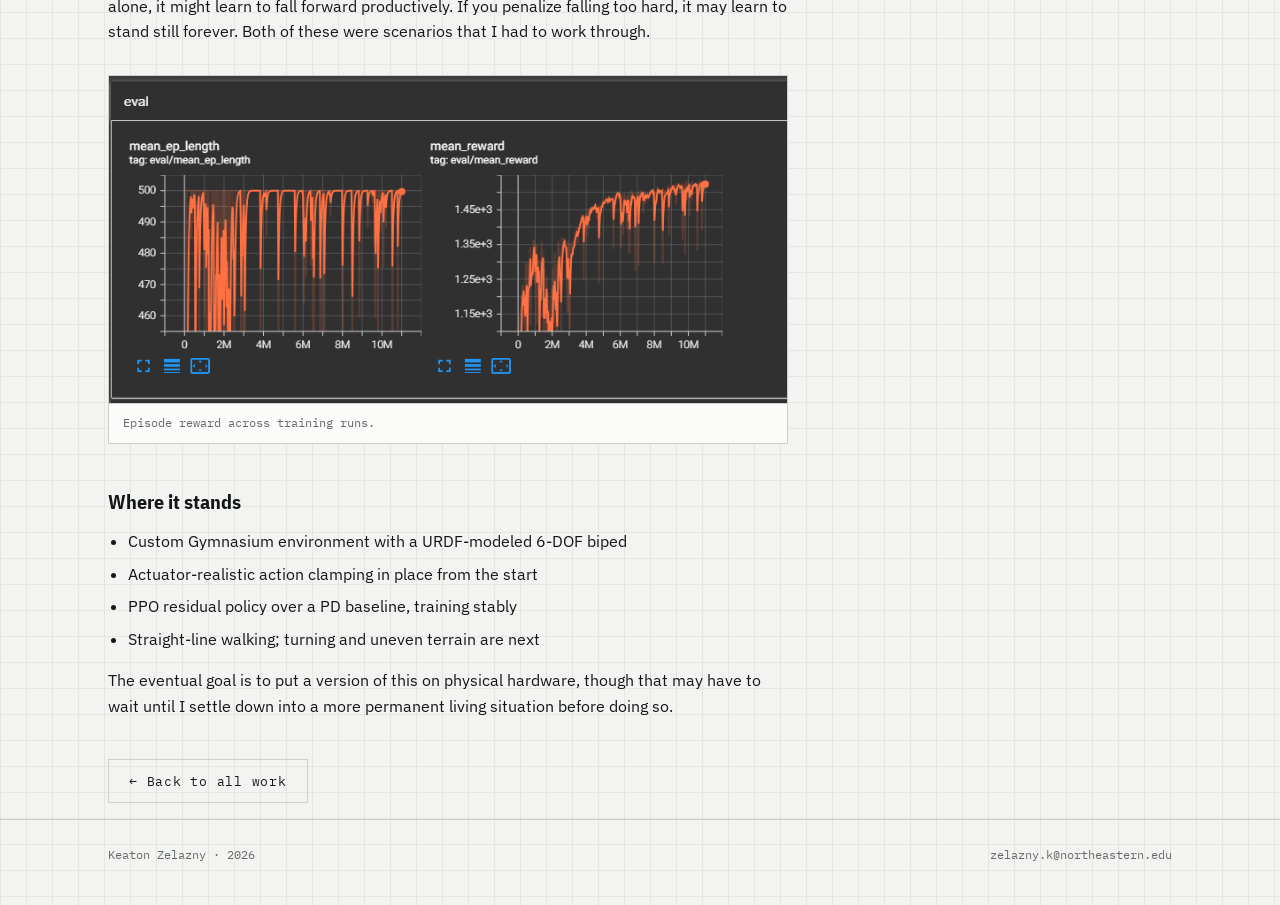
==== commit 4a9579fc: "copied wrong files over last time" ====
--- a/projects/jaeger.html
+++ b/projects/jaeger.html
@@ -33,7 +33,7 @@
     <a class="back" href="../index.html#work">&larr; All work</a>
     <h1>Project Jaeger</h1>
     <div class="detail-meta">
-      <span>Fall 2025 — present</span>
+      <span>Fall 2025 - present</span>
       <span>Python · Gymnasium · PyBullet · Stable-Baselines3</span>
       <span>Ongoing</span>
     </div>
@@ -50,21 +50,20 @@
     </p>
 
     <figure>
-      <div class="placeholder">Drop a training clip or screenshot at assets/img/jaeger-walk.gif</div>
-      <figcaption>The policy after training — walking in a straight line.</figcaption>
+        <video src="../assets/img/jaeger-walk.mp4" autoplay loop muted playsinline
+         style="width:100%;display:block"></video>
+      <figcaption>The policy after training, walking in a semi-straight line, in the world's worst video quality. Hoping to get back home soon to capture better performance.</figcaption>
     </figure>
 
     <h2>The environment</h2>
     <p>
-      I built the simulation myself rather than using an off-the-shelf locomotion benchmark,
+      I built the simulation myself* (AI-assisted) rather than using an off-the-shelf locomotion benchmark,
       which meant writing the URDF model, setting joint limits, and tuning contact dynamics
       until foot-ground interaction stopped producing physically impossible behavior.
     </p>
     <p>
-      The most important constraint is one that's easy to skip: control signals are clamped
-      to ranges a real actuator could actually produce. It's straightforward to train a policy
-      that walks beautifully by commanding torques no servo can deliver, and that policy is
-      worth nothing off the simulator. Constraining the action space early costs training
+      The most important constraint is that the control signals are clamped
+      to ranges a real actuator could actually produce. This is what would be crucial for future real-world implementation. Constraining the action space early costs training
       performance and buys a chance at sim-to-real transfer later.
     </p>
 
@@ -72,7 +71,7 @@
     <p>
       The policy doesn't drive the joints directly. Underneath it sits a physics-based PD
       controller that already knows roughly how to hold a pose, and the PPO policy outputs
-      <em>residual</em> actions layered on top of it — corrections, not commands.
+      <em>residual</em> actions layered on top of it. These are corrections rather than commands.
     </p>
     <p>
       This matters for two reasons. The controller gives the agent a sane starting point,
@@ -85,17 +84,16 @@
     <h2>Training</h2>
     <p>
       Training uses PPO through Stable-Baselines3, with runs tracked in TensorBoard. Most of
-      the iteration hasn't been on hyperparameters — it's been on the reward function.
+      the iteration has been on shaping the reward function.
     </p>
     <p>
-      Reward shaping is where this kind of project actually lives. An agent will find every
-      loophole a reward leaves open: reward forward velocity alone and it learns to fall
-      forward productively; penalize falling too hard and it learns to stand still forever.
-      Each of those is a bug in what I asked for, not in what it did.
+      An agent will find every
+      loophole a reward leaves open. If you were to reward forward velocity alone, it might learn to fall
+      forward productively. If you penalize falling too hard, it may learn to stand still forever. Both of these were scenarios that I had to work through.
     </p>
 
     <figure>
-      <div class="placeholder">Drop a TensorBoard reward curve at assets/img/jaeger-reward.png</div>
+      <img src="../assets/img/jaeger-reward.png" alt="Episode reward across training runs">
       <figcaption>Episode reward across training runs.</figcaption>
     </figure>
 
@@ -107,9 +105,7 @@
       <li>Straight-line walking; turning and uneven terrain are next</li>
     </ul>
     <p>
-      The eventual goal is putting a version of this on physical hardware. That's the point
-      at which every simplifying assumption in the simulator gets audited at once, which is
-      why the constraints went in early.
+      The eventual goal is to put a version of this on physical hardware, though that may have to wait until I settle down into a more permanent living situation before doing so.
     </p>
 
     <p style="margin-top:40px">
--- a/assets/style.css
+++ b/assets/style.css
@@ -10,8 +10,8 @@
   --rule:   #CBD1C9;
   --ink:    #14171A;
   --muted:  #646C6A;
-  --accent: #1B3B6F;
-  --accent-soft: rgba(27, 59, 111, 0.10);
+  --accent: #006fa7;
+  --accent-soft: rgba(0, 111, 167, 0.10);
 
   --sans: "IBM Plex Sans", system-ui, -apple-system, sans-serif;
   --cond: "IBM Plex Sans Condensed", "IBM Plex Sans", system-ui, sans-serif;
@@ -99,6 +99,28 @@
 
 .hero { padding: 78px 0 44px; }
 
+.hero-grid {
+  display: grid;
+  grid-template-columns: minmax(0, 700px) auto;
+  justify-content: start;
+  gap: 64px;
+  align-items: start;
+}
+
+/* offset equal to the eyebrow line + its margin, so the photo's top edge
+   lands on the cap height of the name rather than above it */
+.hero-photo { margin-top: 39px; }
+
+.hero-photo img {
+  display: block;
+  width: 268px;
+  height: 268px;
+  object-fit: cover;
+  border: 1px solid var(--rule);
+  border-radius: 4px;
+  background: var(--panel);
+}
+
 .eyebrow {
   font-family: var(--mono);
   font-size: 12px;
@@ -455,7 +477,10 @@
 
 @media (max-width: 860px) {
   .about-grid { grid-template-columns: 1fr; gap: 34px; }
-  .hero { padding: 50px 0 32px; }
+  .hero { padding: 42px 0 32px; }
+  .hero-grid { grid-template-columns: 1fr; gap: 22px; justify-content: stretch; }
+  .hero-photo { order: -1; margin-top: 0; }
+  .hero-photo img { width: 104px; height: 104px; }
   section { padding: 50px 0; }
   .nav-links { gap: 18px; }
 }
